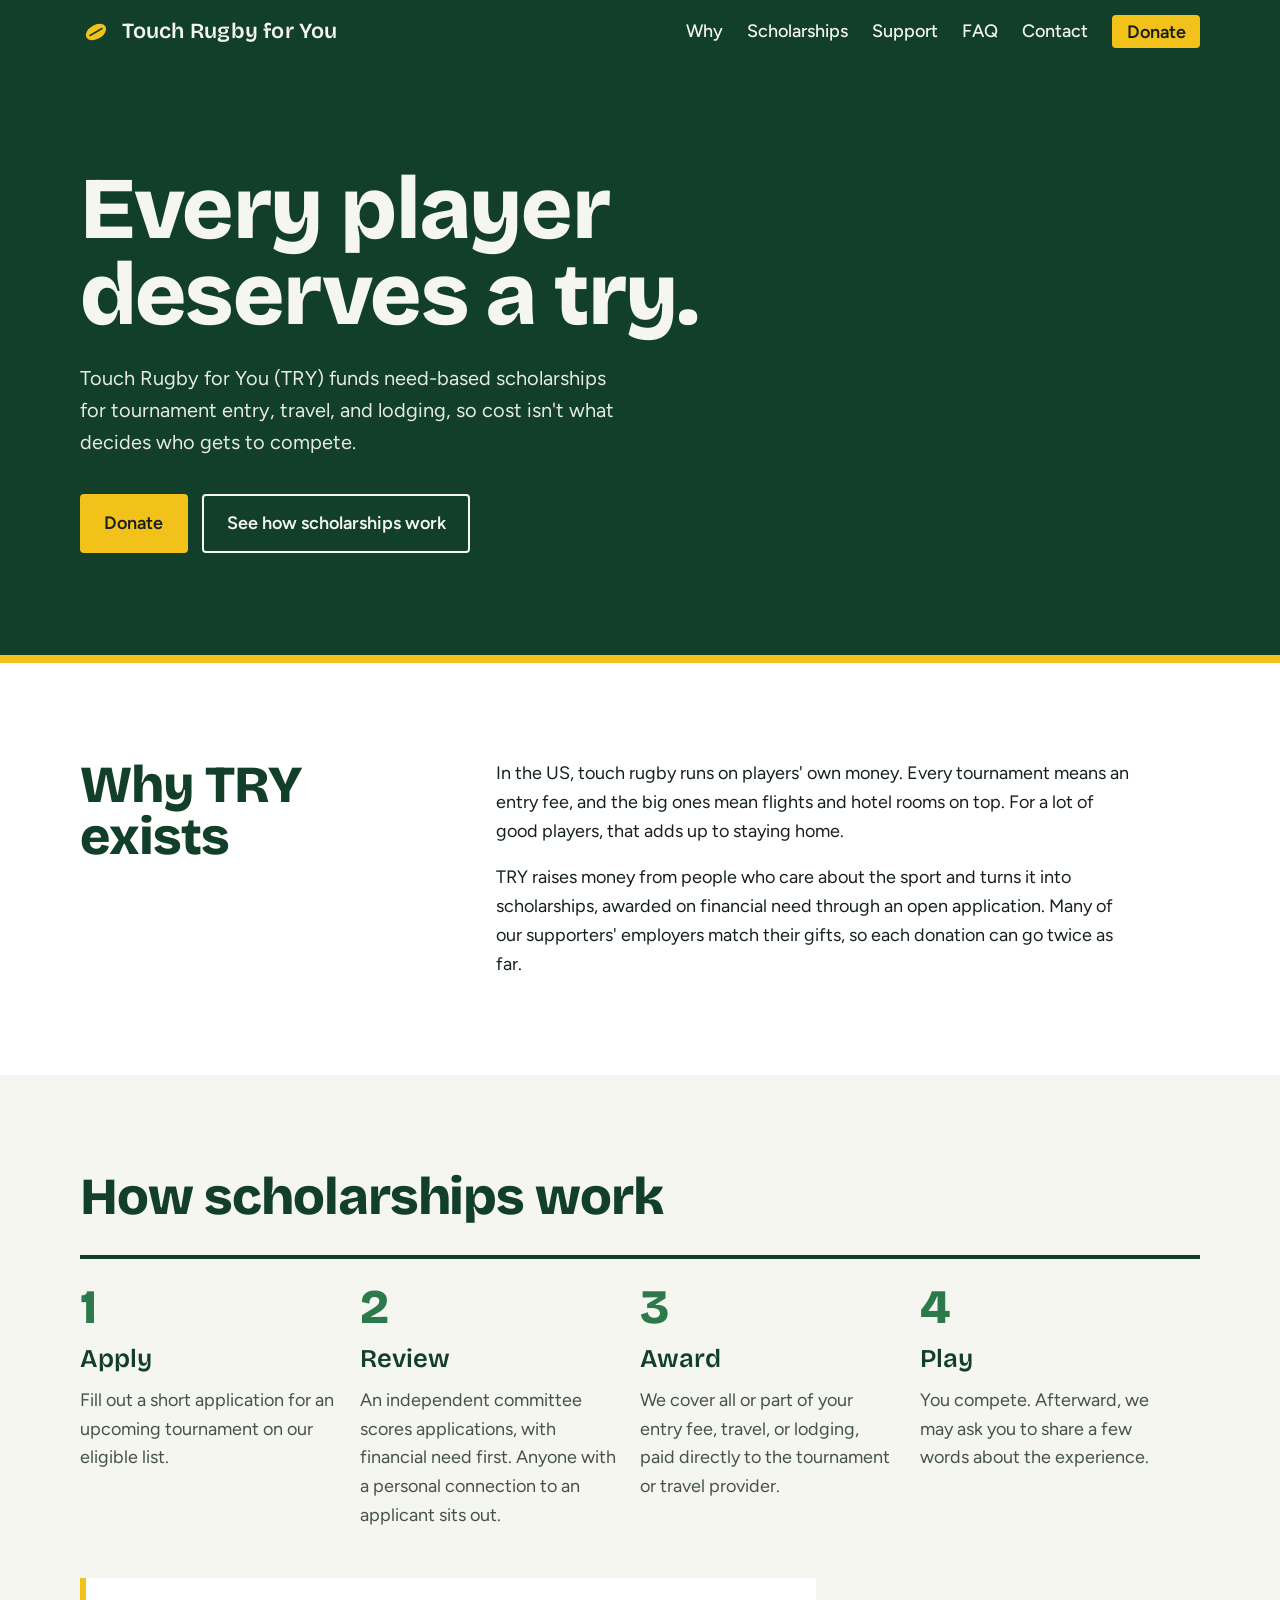
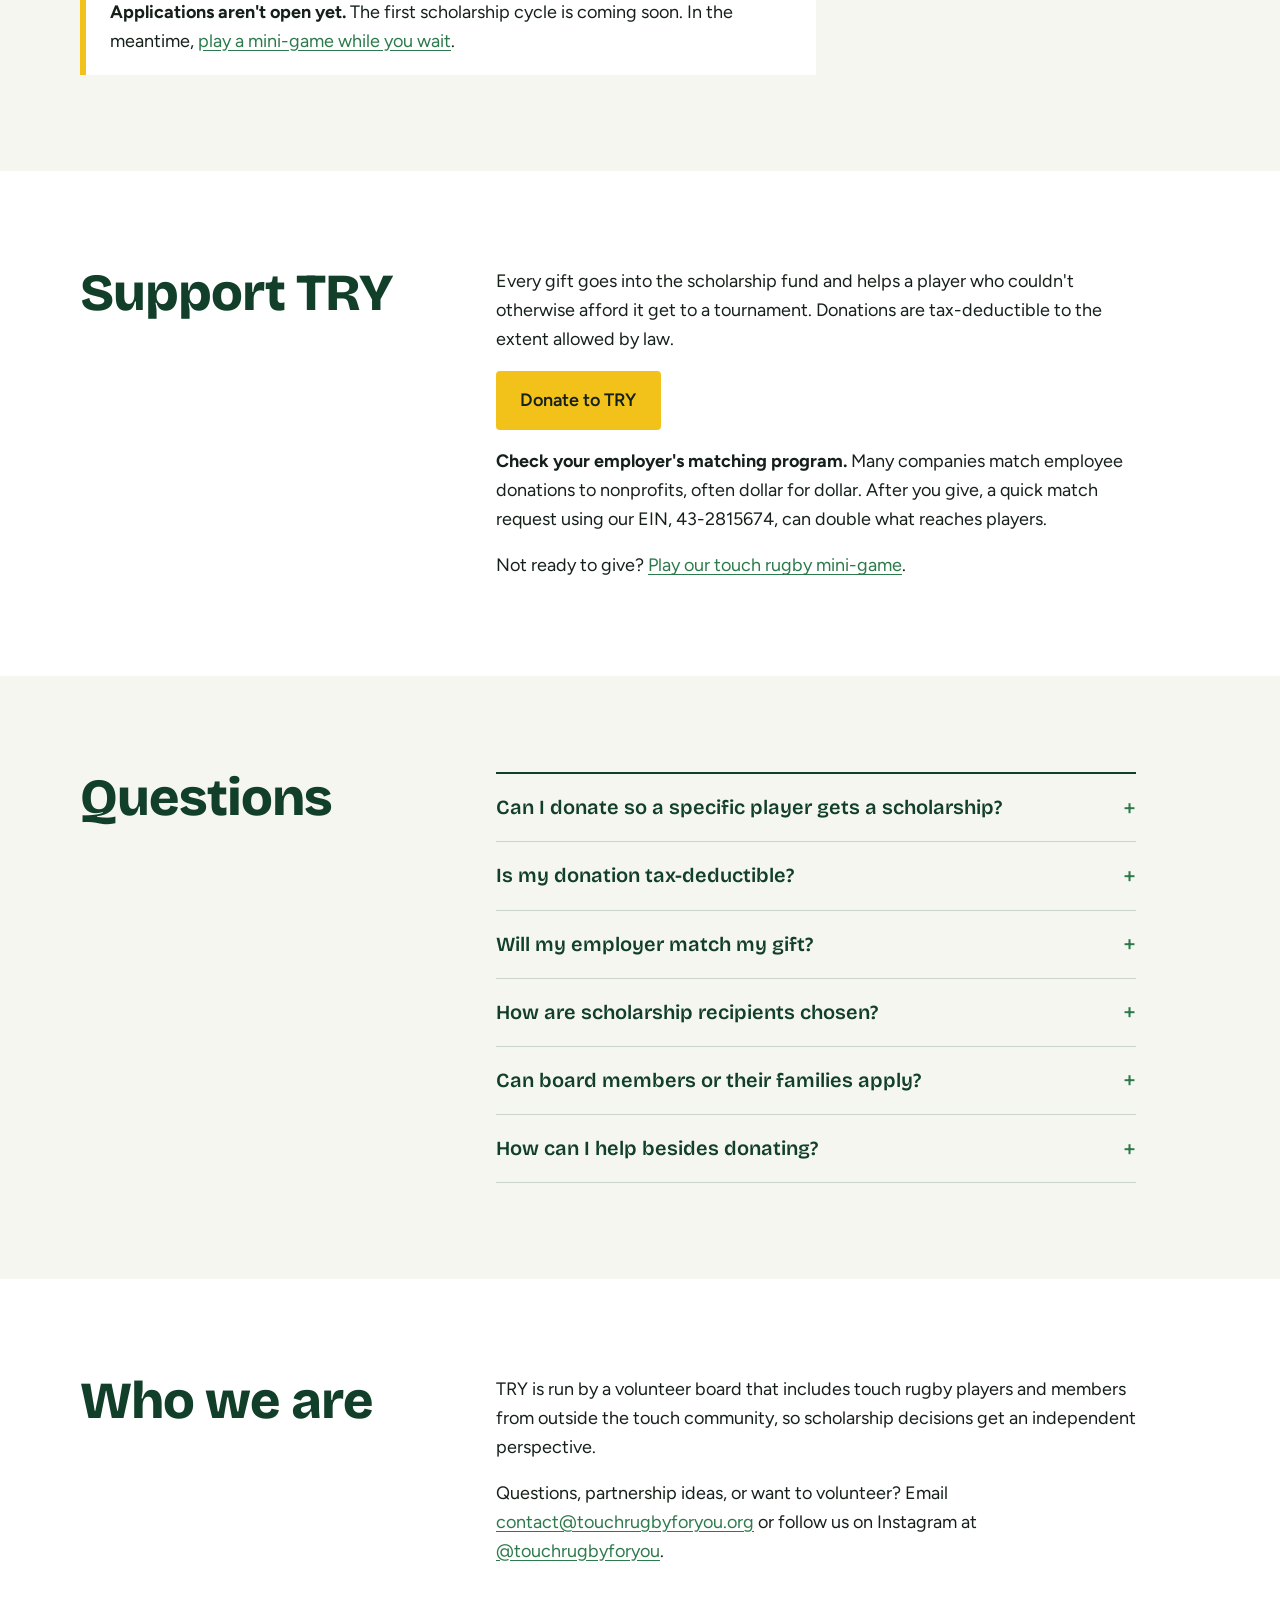
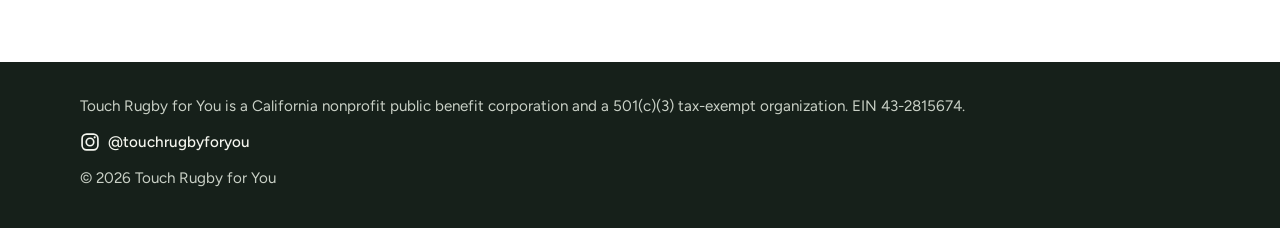
==== index.html @ 4755bb68 "Donate buttons open a site pop-up with the Givebutter form Nav, hero and Support Donate buttons open" ====
<!doctype html>
<html lang="en">
<head>
  <meta charset="utf-8">
  <meta name="viewport" content="width=device-width, initial-scale=1">
  <title>Touch Rugby for You (TRY) | Touch rugby tournament scholarships</title>
  <meta name="description" content="Touch Rugby for You (TRY) is a California nonprofit that funds need-based scholarships so touch rugby players can afford to compete in tournaments.">
  <link rel="icon" href="favicon.svg" type="image/svg+xml">
  <link rel="canonical" href="https://touchrugbyforyou.org/">
  <meta name="theme-color" content="#123F2A">
  <link rel="apple-touch-icon" href="apple-touch-icon.png">
  <meta property="og:type" content="website">
  <meta property="og:site_name" content="Touch Rugby for You">
  <meta property="og:title" content="Touch Rugby for You (TRY): Every player deserves a try">
  <meta property="og:description" content="Touch Rugby for You (TRY) is a California nonprofit that funds need-based scholarships so touch rugby players can afford to compete in tournaments.">
  <meta property="og:url" content="https://touchrugbyforyou.org/">
  <meta property="og:image" content="https://touchrugbyforyou.org/og-image.png">
  <meta property="og:image:width" content="1200">
  <meta property="og:image:height" content="630">
  <meta property="og:image:alt" content="Every player deserves a try. Need-based tournament scholarships for touch rugby players.">
  <meta name="twitter:card" content="summary_large_image">
  <script type="application/ld+json">
{
  "@context": "https://schema.org",
  "@graph": [
    {
      "@type": "NGO",
      "@id": "https://touchrugbyforyou.org/#org",
      "name": "Touch Rugby for You",
      "alternateName": "TRY",
      "url": "https://touchrugbyforyou.org/",
      "logo": "https://touchrugbyforyou.org/apple-touch-icon.png",
      "description": "A California nonprofit public benefit corporation that funds need-based tournament scholarships for touch rugby players.",
      "email": "contact@touchrugbyforyou.org",
      "taxID": "43-2815674",
      "nonprofitStatus": "Nonprofit501c3",
      "sameAs": [
        "https://www.instagram.com/touchrugbyforyou/"
      ],
      "address": {
        "@type": "PostalAddress",
        "addressRegion": "CA",
        "addressCountry": "US"
      }
    },
    {
      "@type": "WebSite",
      "@id": "https://touchrugbyforyou.org/#site",
      "url": "https://touchrugbyforyou.org/",
      "name": "Touch Rugby for You",
      "publisher": {
        "@id": "https://touchrugbyforyou.org/#org"
      }
    },
    {
      "@type": "FAQPage",
      "@id": "https://touchrugbyforyou.org/#faq",
      "mainEntity": [
        {
          "@type": "Question",
          "name": "Can I donate so a specific player gets a scholarship?",
          "acceptedAnswer": {
            "@type": "Answer",
            "text": "No. To keep TRY fair and keep gifts tax-deductible, donors can't choose who receives a scholarship. Every scholarship is decided by our independent review committee based on financial need."
          }
        },
        {
          "@type": "Question",
          "name": "Is my donation tax-deductible?",
          "acceptedAnswer": {
            "@type": "Answer",
            "text": "Yes. TRY is a 501(c)(3) tax-exempt organization (EIN 43-2815674), so donations are tax-deductible to the extent allowed by law. You'll get a receipt for every gift."
          }
        },
        {
          "@type": "Question",
          "name": "Will my employer match my gift?",
          "acceptedAnswer": {
            "@type": "Answer",
            "text": "Many employers match donations to 501(c)(3) nonprofits, often dollar for dollar. Check your company's giving portal or ask HR. After you donate, submit a match request using our EIN, 43-2815674."
          }
        },
        {
          "@type": "Question",
          "name": "How are scholarship recipients chosen?",
          "acceptedAnswer": {
            "@type": "Answer",
            "text": "An independent committee of people who don't play touch rugby scores every application, with financial need weighed first. If a committee member has a personal connection to an applicant for any reason, they sit out that decision."
          }
        },
        {
          "@type": "Question",
          "name": "Can board members or their families apply?",
          "acceptedAnswer": {
            "@type": "Answer",
            "text": "No. To avoid any conflict of interest, TRY board members and their immediate families aren't eligible for scholarships."
          }
        },
        {
          "@type": "Question",
          "name": "How can I help besides donating?",
          "acceptedAnswer": {
            "@type": "Answer",
            "text": "We're looking for volunteers, tournament partners, and people who can spread the word. Email contact@touchrugbyforyou.org."
          }
        }
      ]
    }
  ]
}
  </script>
  <link rel="preload" href="fonts/bricolage-grotesque.woff2" as="font" type="font/woff2" crossorigin>
  <link rel="preload" href="fonts/figtree.woff2" as="font" type="font/woff2" crossorigin>
  <link rel="stylesheet" href="styles.css?v=20261124f">
  <script async src="https://widgets.givebutter.com/latest.umd.cjs?acct=2XNsycmCePTp1ATm&amp;p=other"></script>
</head>
<body>
  <a class="skip" href="#main">Skip to content</a>

  <header class="site-header">
    <div class="wrap header-inner">
      <a class="brand" href="#top" aria-label="Touch Rugby for You, home">
        <img src="favicon.svg" alt="" width="32" height="32">
        <span>Touch Rugby for You</span>
      </a>
      <nav aria-label="Main">
        <ul>
          <li><a href="#why">Why</a></li>
          <li><a href="#scholarships">Scholarships</a></li>
          <li><a href="#support">Support</a></li>
          <li><a href="#faq">FAQ</a></li>
          <li><a href="#contact">Contact</a></li>
          <li><a class="nav-donate" href="https://givebutter.com/touch-rugby-for-you" data-gb-donate rel="noopener" data-goatcounter-click="donate-nav" data-goatcounter-title="Clicked Donate (nav)">Donate</a></li>
        </ul>
      </nav>
    </div>
  </header>

  <main id="main">
    <section class="hero" id="top">
      <div class="wrap hero-copy">
        <h1>Every player deserves a try.</h1>
        <p class="lede">Touch Rugby for You (TRY) funds need-based scholarships for tournament entry, travel, and lodging, so cost isn't what decides who gets to compete.</p>
        <div class="actions">
          <a class="btn btn-primary" href="https://givebutter.com/touch-rugby-for-you" data-gb-donate rel="noopener" data-goatcounter-click="donate-hero" data-goatcounter-title="Clicked Donate (hero)">Donate</a>
          <a class="btn btn-ghost" href="#scholarships">See how scholarships work</a>
        </div>
      </div>
    </section>

    <section class="band" id="why">
      <div class="wrap two-col">
        <h2>Why TRY exists</h2>
        <div class="prose">
          <p>In the US, touch rugby runs on players' own money. Every tournament means an entry fee, and the big ones mean flights and hotel rooms on top. For a lot of good players, that adds up to staying home.</p>
          <p>TRY raises money from people who care about the sport and turns it into scholarships, awarded on financial need through an open application. Many of our supporters' employers match their gifts, so each donation can go twice as far.</p>
        </div>
      </div>
    </section>

    <section class="band band-chalk" id="scholarships">
      <div class="wrap">
        <h2>How scholarships work</h2>
        <ol class="steps">
          <li>
            <h3>Apply</h3>
            <p>Fill out a short application for an upcoming tournament on our eligible list.</p>
          </li>
          <li>
            <h3>Review</h3>
            <p>An independent committee scores applications, with financial need first. Anyone with a personal connection to an applicant sits out.</p>
          </li>
          <li>
            <h3>Award</h3>
            <p>We cover all or part of your entry fee, travel, or lodging, paid directly to the tournament or travel provider.</p>
          </li>
          <li>
            <h3>Play</h3>
            <p>You compete. Afterward, we may ask you to share a few words about the experience.</p>
          </li>
        </ol>
        <div class="notice">
          <p><strong>Applications aren't open yet.</strong> The first scholarship cycle is coming soon. In the meantime, <button type="button" class="link-btn" data-open-game data-goatcounter-click="game-open-scholarships" data-goatcounter-title="Opened game from Scholarships">play a mini-game while you wait</button>.</p>
        </div>
      </div>
    </section>

    <section class="band" id="support">
      <div class="wrap two-col">
        <h2>Support TRY</h2>
        <div class="prose">
          <p>Every gift goes into the scholarship fund and helps a player who couldn't otherwise afford it get to a tournament. Donations are tax-deductible to the extent allowed by law.</p>
          <p><a class="btn btn-primary" href="https://givebutter.com/touch-rugby-for-you" data-gb-donate rel="noopener" data-goatcounter-click="donate-support" data-goatcounter-title="Clicked Donate (Support)">Donate to TRY</a></p>
          <p><strong>Check your employer's matching program.</strong> Many companies match employee donations to nonprofits, often dollar for dollar. After you give, a quick match request using our EIN, 43-2815674, can double what reaches players.</p>
          <p>Not ready to give? <button type="button" class="link-btn" data-open-game data-goatcounter-click="game-open-support" data-goatcounter-title="Opened game from Support">Play our touch rugby mini-game</button>.</p>
        </div>
      </div>
    </section>

    <section class="band band-chalk" id="faq">
      <div class="wrap two-col">
        <h2>Questions</h2>
        <div class="faq">
          <details>
            <summary>Can I donate so a specific player gets a scholarship?</summary>
            <p>No. To keep TRY fair and keep gifts tax-deductible, donors can't choose who receives a scholarship. Every scholarship is decided by our independent review committee based on financial need.</p>
          </details>
          <details>
            <summary>Is my donation tax-deductible?</summary>
            <p>Yes. TRY is a 501(c)(3) tax-exempt organization (EIN 43-2815674), so donations are tax-deductible to the extent allowed by law. You'll get a receipt for every gift.</p>
          </details>
          <details>
            <summary>Will my employer match my gift?</summary>
            <p>Many employers match donations to 501(c)(3) nonprofits, often dollar for dollar. Check your company's giving portal or ask HR. After you donate, submit a match request using our EIN, 43-2815674.</p>
          </details>
          <details>
            <summary>How are scholarship recipients chosen?</summary>
            <p>An independent committee of people who don't play touch rugby scores every application, with financial need weighed first. If a committee member has a personal connection to an applicant for any reason, they sit out that decision.</p>
          </details>
          <details>
            <summary>Can board members or their families apply?</summary>
            <p>No. To avoid any conflict of interest, TRY board members and their immediate families aren't eligible for scholarships.</p>
          </details>
          <details>
            <summary>How can I help besides donating?</summary>
            <p>We're looking for volunteers, tournament partners, and people who can spread the word. Email <a href="mailto:contact@touchrugbyforyou.org" data-goatcounter-click="email-click-faq" data-goatcounter-title="Clicked email (FAQ)">contact@touchrugbyforyou.org</a>.</p>
          </details>
        </div>
      </div>
    </section>

    <section class="band" id="contact">
      <div class="wrap two-col">
        <h2>Who we are</h2>
        <div class="prose">
          <p>TRY is run by a volunteer board that includes touch rugby players and members from outside the touch community, so scholarship decisions get an independent perspective.</p>
          <p>Questions, partnership ideas, or want to volunteer? Email <a href="mailto:contact@touchrugbyforyou.org" data-goatcounter-click="email-click" data-goatcounter-title="Clicked email">contact@touchrugbyforyou.org</a> or follow us on Instagram at <a href="https://www.instagram.com/touchrugbyforyou/" rel="noopener" data-goatcounter-click="instagram-click" data-goatcounter-title="Clicked Instagram">@touchrugbyforyou</a>.</p>
        </div>
      </div>
    </section>
  </main>

  <footer class="site-footer">
    <div class="wrap">
      <p>Touch Rugby for You is a California nonprofit public benefit corporation and a 501(c)(3) tax-exempt organization. EIN 43-2815674.</p>
      <p class="social"><a href="https://www.instagram.com/touchrugbyforyou/" rel="noopener" data-goatcounter-click="instagram-click-footer" data-goatcounter-title="Clicked Instagram (footer)" aria-label="Touch Rugby for You on Instagram"><svg viewBox="0 0 24 24" width="20" height="20" aria-hidden="true"><rect x="2.5" y="2.5" width="19" height="19" rx="5.5" fill="none" stroke="currentColor" stroke-width="2"/><circle cx="12" cy="12" r="4.5" fill="none" stroke="currentColor" stroke-width="2"/><circle cx="17.6" cy="6.4" r="1.3" fill="currentColor"/></svg><span>@touchrugbyforyou</span></a></p>
      <p>&copy; 2026 Touch Rugby for You</p>
    </div>
  </footer>
  <dialog id="game-dialog" class="game-dialog" aria-labelledby="game-title">
    <button type="button" class="game-close" data-close-game aria-label="Close game">&times;</button>
    <h2 id="game-title">Can you score a try?</h2>
    <p class="game-intro">Beat the defence with a scoop play. Every try adds more defenders.</p>
    <ol class="game-rules">
      <li>Run the ball up. Wherever you’re touched, you dump it and the defence drops back 7&nbsp;m.</li>
      <li>Scoop it with your half, then run or pass. Passes go to your best-placed teammate, never forward.</li>
      <li>The half can’t score, and if the half is touched holding the ball, it’s a changeover. Anyone else who’s touched dumps it again, up to six touches.</li>
    </ol>
    <p class="game-controls"><strong>Controls:</strong> W A S D to move. Space to start and to pass (or click the pitch).</p>
    <p class="game-tally" id="try-game-tally" hidden></p>
        <div class="game">
          <p class="rotate-hint">Turn your phone sideways for a bigger pitch.</p>
          <div class="game-stage">
            <canvas id="try-game" width="700" height="500" tabindex="0" aria-label="Touch rugby scoop game. Use W A S D to run the ball up until you are touched, then scoop the ball with the half, press Space to pass, and reach the try line on the right."></canvas>
            <div class="touch-controls" aria-hidden="true">
              <div class="stick" id="try-stick"><div class="stick-knob"></div></div>
              <button type="button" class="pass-touch" id="try-pass-touch" tabindex="-1">Pass</button>
            </div>
          </div>
          <div class="game-bar">
            <p id="try-game-status" role="status">Level 1 of 4: One middle.</p>
            <span class="game-actions">
              <button id="try-game-pass" class="btn btn-ghost desk-only" type="button" hidden>Pass</button>
              <button id="try-game-full" class="btn btn-ghost" type="button">Full screen</button>
              <button id="try-game-start" class="btn btn-primary" type="button">Start</button>
            </span>
          </div>
        </div>
  </dialog>
  <dialog id="donate-dialog" class="donate-dialog" aria-labelledby="donate-title">
    <button type="button" class="game-close" data-close-donate aria-label="Close">&times;</button>
    <h2 id="donate-title">Support TRY</h2>
    <p class="donate-intro">Every gift goes into the scholarship fund. TRY is a 501(c)(3), <span style="white-space:nowrap">EIN 43-2815674</span>.</p>
    <div class="donate-form"><givebutter-widget id="j2Oxr8"></givebutter-widget></div>
    <p class="donate-alt">Form not loading? <a href="https://givebutter.com/touch-rugby-for-you" rel="noopener" data-goatcounter-click="donate-dialog-link" data-goatcounter-title="Donate dialog fallback link">Donate on Givebutter</a>.</p>
  </dialog>
  <script>
    // Donate buttons open the donation pop-up; without dialog support they go to the Givebutter page.
    (function () {
      var dlg = document.getElementById('donate-dialog');
      if (!dlg || typeof dlg.showModal !== 'function') return;
      document.addEventListener('click', function (e) {
        var link = e.target.closest && e.target.closest('[data-gb-donate]');
        if (link) { e.preventDefault(); dlg.showModal(); }
      });
      dlg.querySelector('[data-close-donate]').addEventListener('click', function () { dlg.close(); });
      dlg.addEventListener('click', function (e) { if (e.target === dlg) dlg.close(); });
    })();
  </script>
  <script src="game.js?v=20261124f"></script>
  <script data-goatcounter="https://touchrugbyforyou.goatcounter.com/count" async src="https://gc.zgo.at/count.js"></script>
</body>
</html>
---- styles.css ----
/* Fonts (self-hosted, both under the SIL Open Font License; see fonts/) */
@font-face {
  font-family: "Bricolage Grotesque";
  src: url("fonts/bricolage-grotesque.woff2") format("woff2");
  font-weight: 200 800;
  font-stretch: 75% 100%;
  font-display: swap;
}
@font-face {
  font-family: "Figtree";
  src: url("fonts/figtree.woff2") format("woff2");
  font-weight: 300 900;
  font-display: swap;
}

:root {
  --pitch: #123F2A;
  --turf: #2C7A4B;
  --chalk: #F5F6EF;
  --bib: #F2C21B;
  --ink: #16201A;
  --muted: #45524A;
  --display: "Bricolage Grotesque", "Helvetica Neue", Arial, sans-serif;
  --body: "Figtree", "Helvetica Neue", Arial, sans-serif;
}

*, *::before, *::after { box-sizing: border-box; }

[hidden] { display: none !important; }

html { scroll-behavior: smooth; }
@media (prefers-reduced-motion: reduce) { html { scroll-behavior: auto; } }

body {
  margin: 0;
  background: #fff;
  color: var(--ink);
  font-family: var(--body);
  font-size: 1.125rem;
  line-height: 1.6;
}

img { display: block; }

a { color: var(--turf); text-underline-offset: 3px; }
a:hover { color: var(--pitch); }

:focus-visible {
  outline: 3px solid var(--bib);
  outline-offset: 3px;
  border-radius: 2px;
}

.skip {
  position: absolute;
  left: -999px;
  top: 0;
  padding: .5rem 1rem;
  background: var(--bib);
  color: var(--ink);
  z-index: 10;
}
.skip:focus { left: 1rem; top: 1rem; }

.wrap {
  width: min(1120px, 100% - 2.5rem);
  margin-inline: auto;
}

/* Header */
.site-header {
  background: var(--pitch);
  color: var(--chalk);
}
.header-inner {
  display: flex;
  align-items: center;
  justify-content: space-between;
  gap: 1rem;
  padding-block: .9rem;
  flex-wrap: wrap;
}
.brand {
  display: flex;
  align-items: center;
  gap: .6rem;
  color: var(--chalk);
  text-decoration: none;
  font-family: var(--display);
  font-weight: 600;
  font-size: 1.35rem;
  letter-spacing: .01em;
}
.site-header ul {
  display: flex;
  gap: 1.5rem;
  list-style: none;
  margin: 0;
  padding: 0;
}
.site-header nav a {
  color: var(--chalk);
  text-decoration: none;
  font-weight: 500;
}
.site-header nav a:hover { color: var(--bib); }

.site-header nav a.nav-donate {
  background: var(--bib);
  color: var(--ink);
  padding: .35rem .9rem;
  border-radius: 4px;
  font-weight: 600;
}
.site-header nav a.nav-donate:hover { background: #ffd43d; color: var(--ink); }
.site-header ul { align-items: center; }

/* Donation pop-up: our dialog, Givebutter's form inside */
.donate-dialog {
  width: min(560px, 100% - 1.5rem);
  max-height: calc(100% - 1.5rem);
  overflow: auto;
  padding: 2rem 1.5rem 1.5rem;
  border: 0;
  border-top: 8px solid var(--bib);
  border-radius: 8px;
  background: #fff;
  color: var(--ink);
}
.donate-dialog::backdrop { background: rgba(22, 32, 26, .7); }
.donate-dialog h2 {
  font-family: var(--display);
  font-weight: 800;
  letter-spacing: -.02em;
  font-size: 2.25rem;
  line-height: 1;
  color: var(--pitch);
  margin: 0 0 .5rem;
}
.donate-dialog .game-close { color: var(--pitch); }
.donate-intro { margin: 0 0 1.25rem; color: var(--muted); font-size: 1rem; }
.donate-form { min-height: 12rem; }
.donate-alt { margin: 1rem 0 0; font-size: .95rem; color: var(--muted); }

/* Hero: the field */
.hero {
  position: relative;
  overflow: hidden;
  background: var(--pitch);
  color: var(--chalk);
  min-height: min(70vh, 600px);
  border-bottom: 8px solid var(--bib);
  display: flex;
  align-items: center;
}
.hero-copy {
  position: relative;
  z-index: 1;
  padding-block: 5rem;
}
@media (max-width: 860px) {
  }
.hero h1 {
  font-family: var(--display);
  font-weight: 800;
  font-size: clamp(2.75rem, 7vw, 5.5rem);
  line-height: .98;
  letter-spacing: -.02em;
  max-width: 13ch;
  margin: 0 0 1.5rem;
}
.lede {
  max-width: 34rem;
  font-size: 1.25rem;
  margin: 0 0 2.25rem;
  color: #E6EADF;
}
.actions {
  display: flex;
  flex-wrap: wrap;
  gap: .9rem;
}

/* Buttons */
.btn {
  display: inline-block;
  padding: .8rem 1.4rem;
  border-radius: 4px;
  font-weight: 600;
  text-decoration: none;
  border: 2px solid transparent;
  transition: background-color .15s ease, color .15s ease;
}
.btn-primary {
  background: var(--bib);
  color: var(--ink);
}
.btn-primary:hover { background: #ffd43d; color: var(--ink); }
.btn-ghost {
  border-color: var(--chalk);
  background: transparent;
  color: var(--chalk);
}
@media (hover: hover) {
  .btn-ghost:hover { background: var(--chalk); color: var(--pitch); }
}

/* Content bands */
.band { padding-block: clamp(3.5rem, 8vw, 6rem); }
.band-chalk { background: var(--chalk); }

.band h2 {
  font-family: var(--display);
  font-weight: 800;
  letter-spacing: -.02em;
  font-size: clamp(2.25rem, 4.5vw, 3.25rem);
  line-height: 1;
  color: var(--pitch);
  margin: 0 0 1.5rem;
}

.two-col {
  display: grid;
  grid-template-columns: minmax(0, 1fr) minmax(0, 2fr);
  gap: 2rem 4rem;
  align-items: start;
}
.prose { max-width: 40rem; }
.prose p { margin: 0 0 1.1rem; }
.prose p:last-child { margin-bottom: 0; }
.prose .note { font-size: 1rem; color: var(--muted); }

/* Steps: a real sequence, so numbered */
.steps {
  list-style: none;
  counter-reset: step;
  margin: 2rem 0 0;
  padding: 0;
  display: grid;
  grid-template-columns: repeat(4, minmax(0, 1fr));
  border-top: 4px solid var(--pitch);
}
.steps li {
  counter-increment: step;
  padding: 1.5rem 1.5rem 0 0;
  position: relative;
}
.steps li::before {
  content: counter(step);
  display: block;
  font-family: var(--display);
  font-weight: 800;
  font-size: 3rem;
  line-height: 1;
  color: var(--turf);
  margin-bottom: .5rem;
}
.steps h3 {
  font-family: var(--display);
  font-weight: 600;
  font-size: 1.6rem;
  margin: 0 0 .4rem;
  color: var(--pitch);
}
.steps p { margin: 0; color: var(--muted); }

.notice {
  margin-top: 3rem;
  padding: 1.25rem 1.5rem;
  background: #fff;
  border-left: 6px solid var(--bib);
  max-width: 46rem;
}
.notice p { margin: 0; }

.game-dialog {
  width: min(760px, 100% - 1.5rem);
  max-height: calc(100% - 1.5rem);
  overflow: auto;
  padding: 2rem 1.75rem 1.75rem;
  border: 0;
  border-radius: 8px;
  background: var(--pitch);
  color: var(--chalk);
}
.game-dialog::backdrop { background: rgba(22, 32, 26, .7); }
.game-dialog h2 {
  font-family: var(--display);
  font-weight: 800;
  font-size: clamp(2rem, 4vw, 2.75rem);
  line-height: 1;
  margin: 0 0 .75rem;
}
.game-close {
  position: absolute;
  top: .5rem;
  right: .75rem;
  border: 0;
  background: none;
  color: var(--chalk);
  font-size: 2rem;
  line-height: 1;
  cursor: pointer;
  padding: .25rem .5rem;
}
.link-btn {
  border: 0;
  padding: 0;
  background: none;
  color: var(--turf);
  font: inherit;
  text-decoration: underline;
  text-underline-offset: 3px;
  cursor: pointer;
}
.link-btn:hover { color: var(--pitch); }
button.btn { font: inherit; font-weight: 600; cursor: pointer; }
.game-intro { max-width: 40rem; margin: 0 0 .75rem; color: #E6EADF; }
.game-rules {
  max-width: 40rem;
  margin: 0 0 .75rem;
  padding-left: 1.4rem;
  color: #E6EADF;
  font-size: 1rem;
}
.game-rules li { margin-bottom: .3rem; }
.game-controls { max-width: 40rem; margin: 0 0 1.25rem; font-size: 1rem; color: #E6EADF; }
.game-tally { margin: -.75rem 0 1.25rem; font-size: 1rem; font-weight: 600; color: var(--bib); }
@media (hover: none) and (pointer: coarse) {
  .game-controls, .desk-only { display: none !important; }
}
.game { max-width: 700px; }
.game-stage { position: relative; }
#try-game {
  display: block;
  width: min(100%, calc((100vh - 33rem) * 1.4));   /* keep the whole dialog on screen */
  height: auto;
  margin-inline: auto;
  border-radius: 6px;
  touch-action: none;
}
#try-game:focus { outline: none; }
.game-bar {
  display: flex;
  align-items: center;
  justify-content: space-between;
  gap: 1rem;
  flex-wrap: wrap;
  margin-top: 1rem;
}
.game-bar p { margin: 0; min-height: 1.6em; flex: 1 1 16rem; }
.game-actions { display: flex; gap: .6rem; }
.game-bar button { font: inherit; font-weight: 600; cursor: pointer; }

/* Phone controls: a joystick on the left, a pass button on the right */
.touch-controls { display: none; }
@media (hover: none) and (pointer: coarse) {
  .touch-controls {
    display: flex;
    justify-content: space-between;
    align-items: center;
    margin-top: 1rem;
    user-select: none;
    -webkit-user-select: none;
  }
}
.stick {
  position: relative;
  width: 120px;
  height: 120px;
  border-radius: 50%;
  background: rgba(245, 246, 239, .12);
  border: 2px solid rgba(245, 246, 239, .35);
  touch-action: none;
}
.stick-knob {
  position: absolute;
  left: 50%;
  top: 50%;
  width: 52px;
  height: 52px;
  margin: -26px 0 0 -26px;
  border-radius: 50%;
  background: var(--chalk);
  opacity: .85;
  pointer-events: none;
}
.pass-touch {
  width: 92px;
  height: 92px;
  border-radius: 50%;
  border: 0;
  background: var(--bib);
  color: var(--ink);
  font: 600 1.15rem var(--body);
  touch-action: none;
}
.pass-touch:active { background: #ffd43d; }

/* Full screen: the game fills the screen, controls float in the space beside the pitch */
.game-dialog.is-full {
  width: 100vw;
  height: 100vh;
  height: 100dvh;
  max-width: none;
  max-height: none;
  margin: 0;
  padding: .75rem;
  border-radius: 0;
}
.game-dialog.is-full[open] { display: flex; flex-direction: column; }
.game-dialog.is-full h2,
.game-dialog.is-full .game-intro,
.game-dialog.is-full .game-rules,
.game-dialog.is-full .game-controls,
.game-dialog.is-full .game-tally { display: none; }
.game-dialog.is-full .game {
  max-width: none;
  flex: 1;
  min-height: 0;
  display: flex;
  flex-direction: column;
}
.game-dialog.is-full .game-stage { flex: 1; min-height: 0; }
.game-dialog.is-full #try-game { width: 100%; height: 100%; object-fit: contain; }
@media (max-height: 640px), (max-width: 600px) {
  #try-game { width: 100%; }
}
.game-dialog.is-full .game-bar { margin-top: .5rem; padding-right: 2.5rem; }
.game-dialog.is-full .touch-controls {
  position: absolute;
  left: 0;
  right: 0;
  bottom: 0;
  margin: 0;
  padding: 0 .25rem .25rem;
  align-items: flex-end;
  pointer-events: none;
}
.rotate-hint { display: none; }
@media (orientation: portrait) and (pointer: coarse) {
  .game-dialog.is-full .rotate-hint {
    display: block;
    margin: 0 0 .5rem;
    font-size: .95rem;
    color: #E6EADF;
  }
}
.game-dialog.is-full .stick,
.game-dialog.is-full .pass-touch { pointer-events: auto; opacity: .9; }

/* FAQ */
.faq { max-width: 40rem; border-top: 2px solid var(--pitch); }
.faq details { border-bottom: 1px solid #CCD3C8; }
.faq summary {
  display: flex;
  justify-content: space-between;
  align-items: center;
  gap: 1rem;
  padding: 1.1rem 0;
  font-family: var(--display);
  font-weight: 600;
  font-size: 1.25rem;
  line-height: 1.25;
  color: var(--pitch);
  cursor: pointer;
  list-style: none;
}
.faq summary::-webkit-details-marker { display: none; }
.faq summary::after {
  content: "+";
  flex: none;
  font-size: 1.6rem;
  font-weight: 400;
  color: var(--turf);
  transition: transform .15s ease;
}
.faq details[open] summary::after { transform: rotate(45deg); }
.faq details p { margin: 0 0 1.25rem; color: var(--muted); }

/* Footer */
.site-footer {
  background: var(--ink);
  color: #C9D0C6;
  font-size: .95rem;
  padding-block: 2rem;
}
.site-footer p { margin: 0 0 .35rem; }
.social a {
  display: inline-flex;
  align-items: center;
  gap: .5rem;
  color: var(--chalk);
  text-decoration: none;
  font-weight: 500;
  margin-block: .4rem;
}
.social a:hover { color: var(--bib); }

/* Small screens */
@media (max-width: 860px) {
  .two-col { grid-template-columns: 1fr; }
  .steps { grid-template-columns: repeat(2, minmax(0, 1fr)); row-gap: 2rem; }
}
@media (max-width: 520px) {
  body { font-size: 1.0625rem; }
  .site-header ul { gap: .5rem 1rem; font-size: .95rem; flex-wrap: wrap; }
  .steps { grid-template-columns: 1fr; }
  .hero-copy { padding-block: 3.5rem; }
}
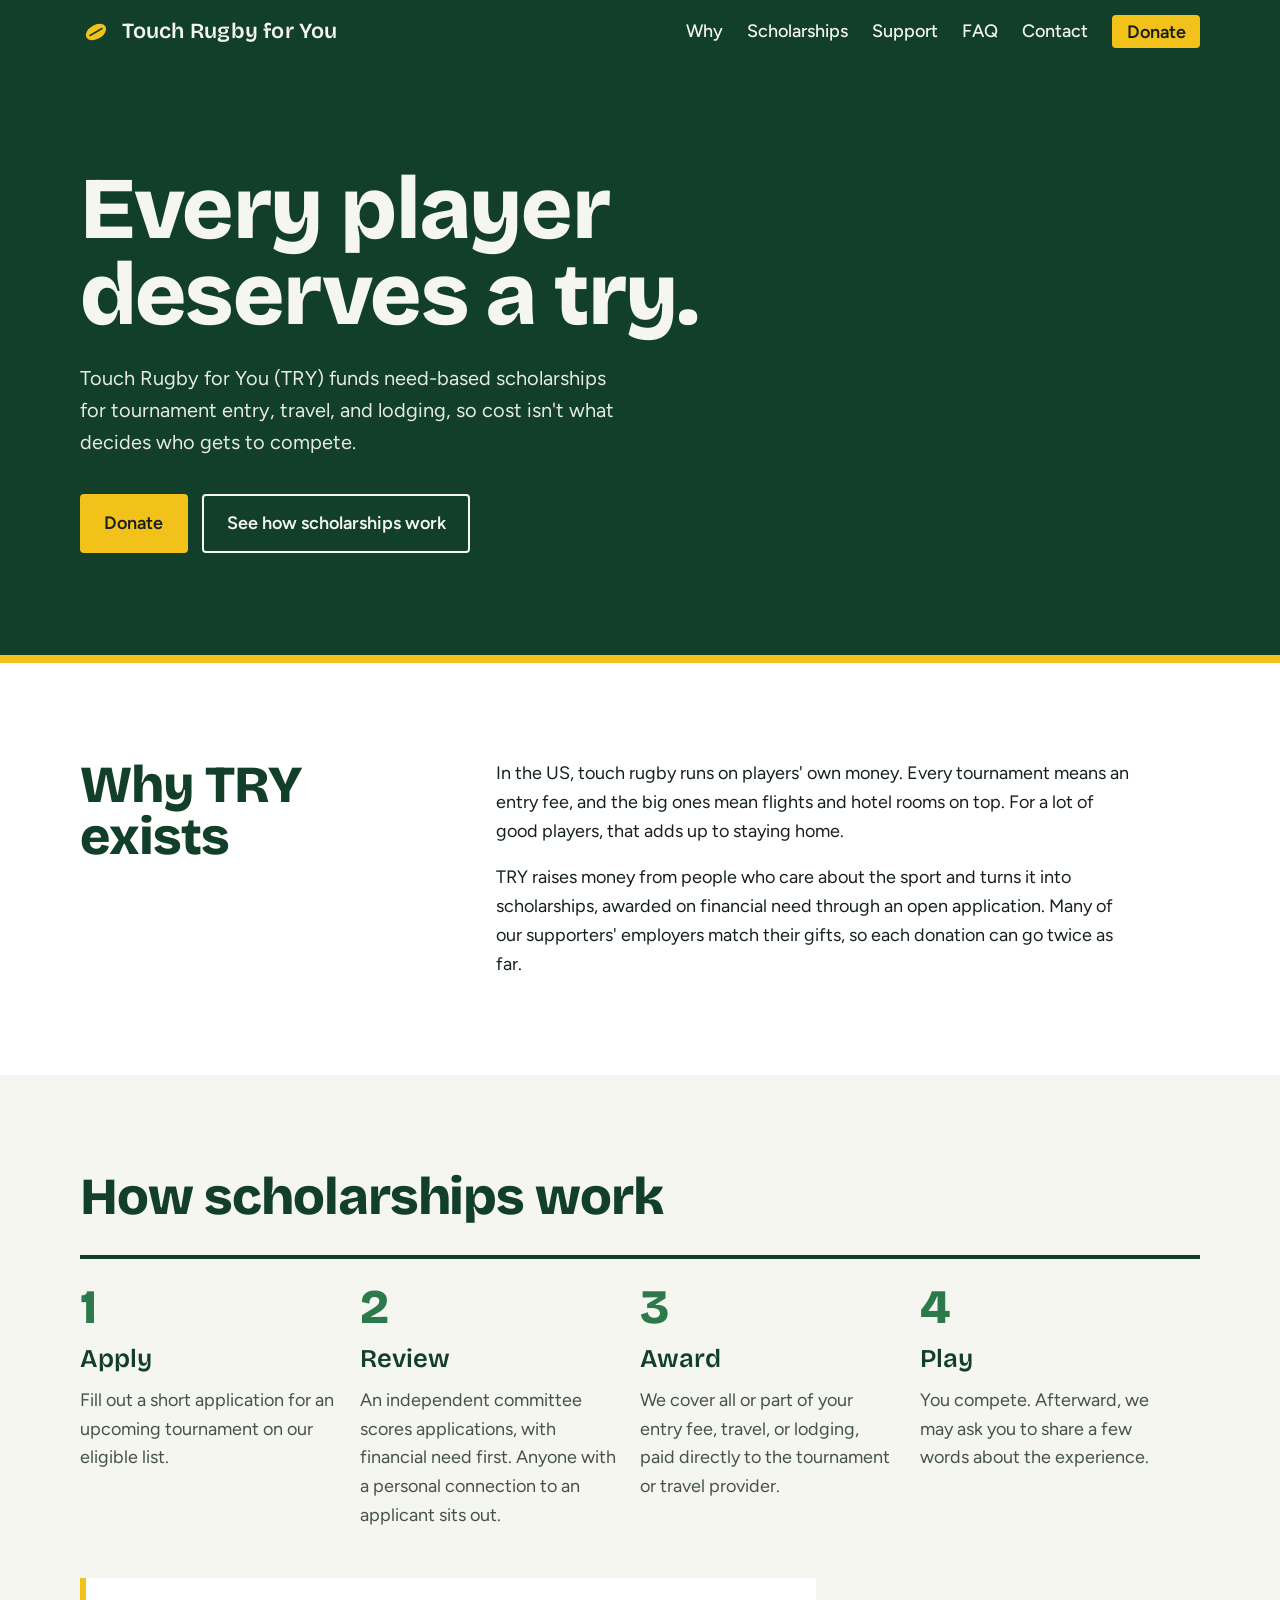
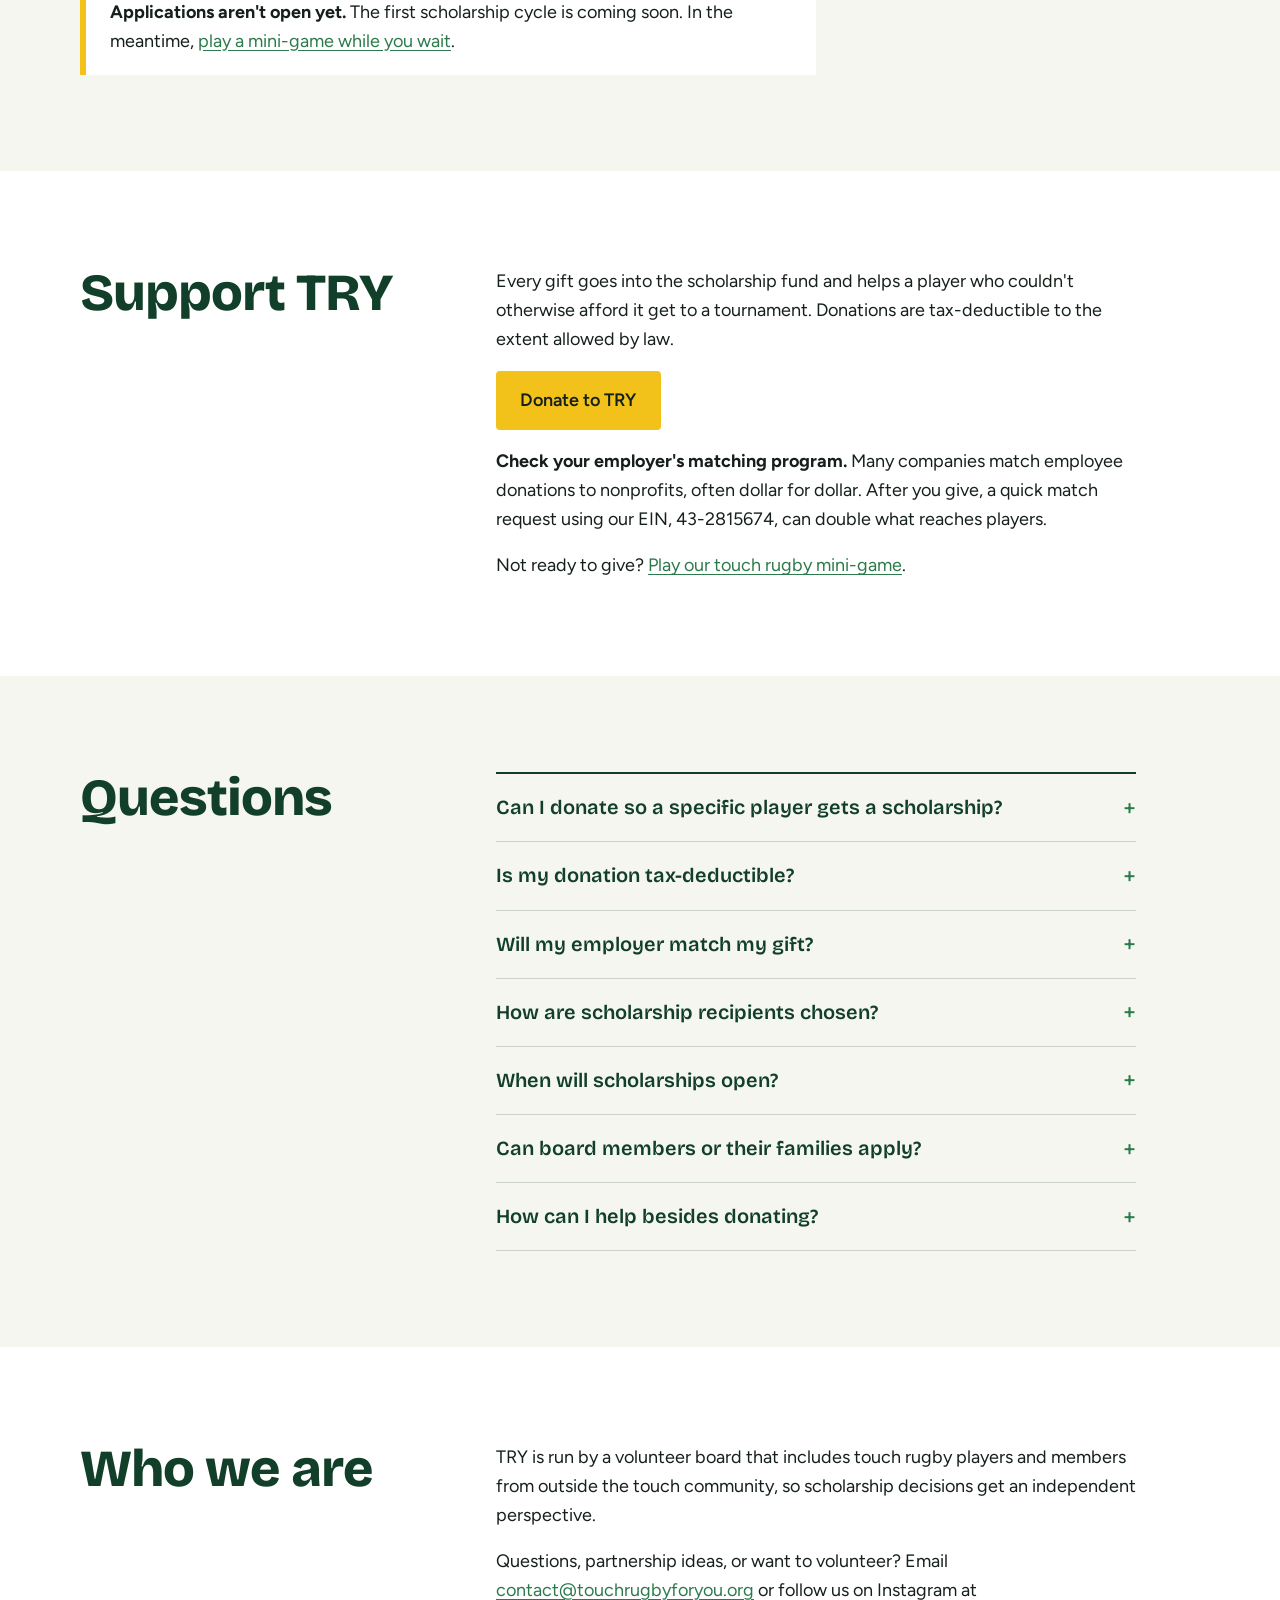
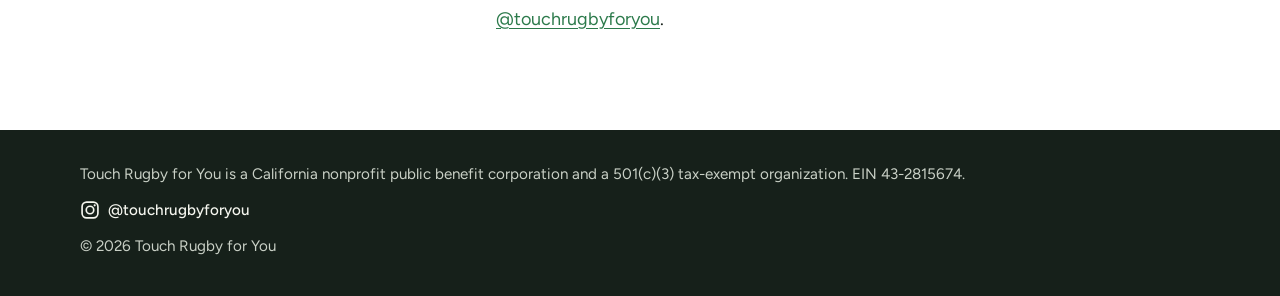
==== commit a20a3f81: "FAQ: officers have no role in selection; add scholarship timing Co-Authored-By: Claude Opus 5.5 <nor" ====
--- a/index.html
+++ b/index.html
@@ -85,7 +85,15 @@
           "name": "How are scholarship recipients chosen?",
           "acceptedAnswer": {
             "@type": "Answer",
-            "text": "An independent committee of people who don't play touch rugby scores every application, with financial need weighed first. If a committee member has a personal connection to an applicant for any reason, they sit out that decision."
+            "text": "An independent committee of people who don't play touch rugby scores every application, with financial need weighed first. If a committee member has a personal connection to an applicant for any reason, they sit out that decision. TRY's officers (our CEO, CFO, and Secretary) never see applications and have no part in selecting recipients."
+          }
+        },
+        {
+          "@type": "Question",
+          "name": "When will scholarships open?",
+          "acceptedAnswer": {
+            "@type": "Answer",
+            "text": "We're raising money first. Once we know how much is in the scholarship fund, we'll choose our first tournament: either the 2027 USA Touch Nationals or the 2028 Touch World Cup. We'll announce the application window here and on Instagram at @touchrugbyforyou."
           }
         },
         {
@@ -111,7 +119,7 @@
   </script>
   <link rel="preload" href="fonts/bricolage-grotesque.woff2" as="font" type="font/woff2" crossorigin>
   <link rel="preload" href="fonts/figtree.woff2" as="font" type="font/woff2" crossorigin>
-  <link rel="stylesheet" href="styles.css?v=20261124f">
+  <link rel="stylesheet" href="styles.css?v=20261124g">
   <script async src="https://widgets.givebutter.com/latest.umd.cjs?acct=2XNsycmCePTp1ATm&amp;p=other"></script>
 </head>
 <body>
@@ -215,7 +223,11 @@
           </details>
           <details>
             <summary>How are scholarship recipients chosen?</summary>
-            <p>An independent committee of people who don't play touch rugby scores every application, with financial need weighed first. If a committee member has a personal connection to an applicant for any reason, they sit out that decision.</p>
+            <p>An independent committee of people who don't play touch rugby scores every application, with financial need weighed first. If a committee member has a personal connection to an applicant for any reason, they sit out that decision. TRY's officers (our CEO, CFO, and Secretary) never see applications and have no part in selecting recipients.</p>
+          </details>
+          <details>
+            <summary>When will scholarships open?</summary>
+            <p>We're raising money first. Once we know how much is in the scholarship fund, we'll choose our first tournament: either the 2027 USA Touch Nationals or the 2028 Touch World Cup. We'll announce the application window here and on Instagram at <a href="https://www.instagram.com/touchrugbyforyou/" rel="noopener">@touchrugbyforyou</a>.</p>
           </details>
           <details>
             <summary>Can board members or their families apply?</summary>
@@ -282,6 +294,7 @@
     <h2 id="donate-title">Support TRY</h2>
     <p class="donate-intro">Every gift goes into the scholarship fund. TRY is a 501(c)(3), <span style="white-space:nowrap">EIN 43-2815674</span>.</p>
     <div class="donate-form"><givebutter-widget id="j2Oxr8"></givebutter-widget></div>
+    <p class="donate-other"><strong>Prefer to give by check or bank transfer (ACH)?</strong><br>Email <a href="mailto:contact@touchrugbyforyou.org?subject=Donating%20by%20check%20or%20ACH" data-goatcounter-click="donate-check-ach" data-goatcounter-title="Asked about check/ACH donation">contact@touchrugbyforyou.org</a> and we'll send you the details.</p>
     <p class="donate-alt">Form not loading? <a href="https://givebutter.com/touch-rugby-for-you" rel="noopener" data-goatcounter-click="donate-dialog-link" data-goatcounter-title="Donate dialog fallback link">Donate on Givebutter</a>.</p>
   </dialog>
   <script>
@@ -297,7 +310,7 @@
       dlg.addEventListener('click', function (e) { if (e.target === dlg) dlg.close(); });
     })();
   </script>
-  <script src="game.js?v=20261124f"></script>
+  <script src="game.js?v=20261124g"></script>
   <script data-goatcounter="https://touchrugbyforyou.goatcounter.com/count" async src="https://gc.zgo.at/count.js"></script>
 </body>
 </html>
--- a/styles.css
+++ b/styles.css
@@ -140,7 +140,8 @@
 .donate-dialog .game-close { color: var(--pitch); }
 .donate-intro { margin: 0 0 1.25rem; color: var(--muted); font-size: 1rem; }
 .donate-form { min-height: 12rem; }
-.donate-alt { margin: 1rem 0 0; font-size: .95rem; color: var(--muted); }
+.donate-other { margin: 1.25rem 0 0; padding-top: 1rem; border-top: 1px solid #CCD3C8; font-size: 1rem; }
+.donate-alt { margin: .5rem 0 0; font-size: .95rem; color: var(--muted); }
 
 /* Hero: the field */
 .hero {
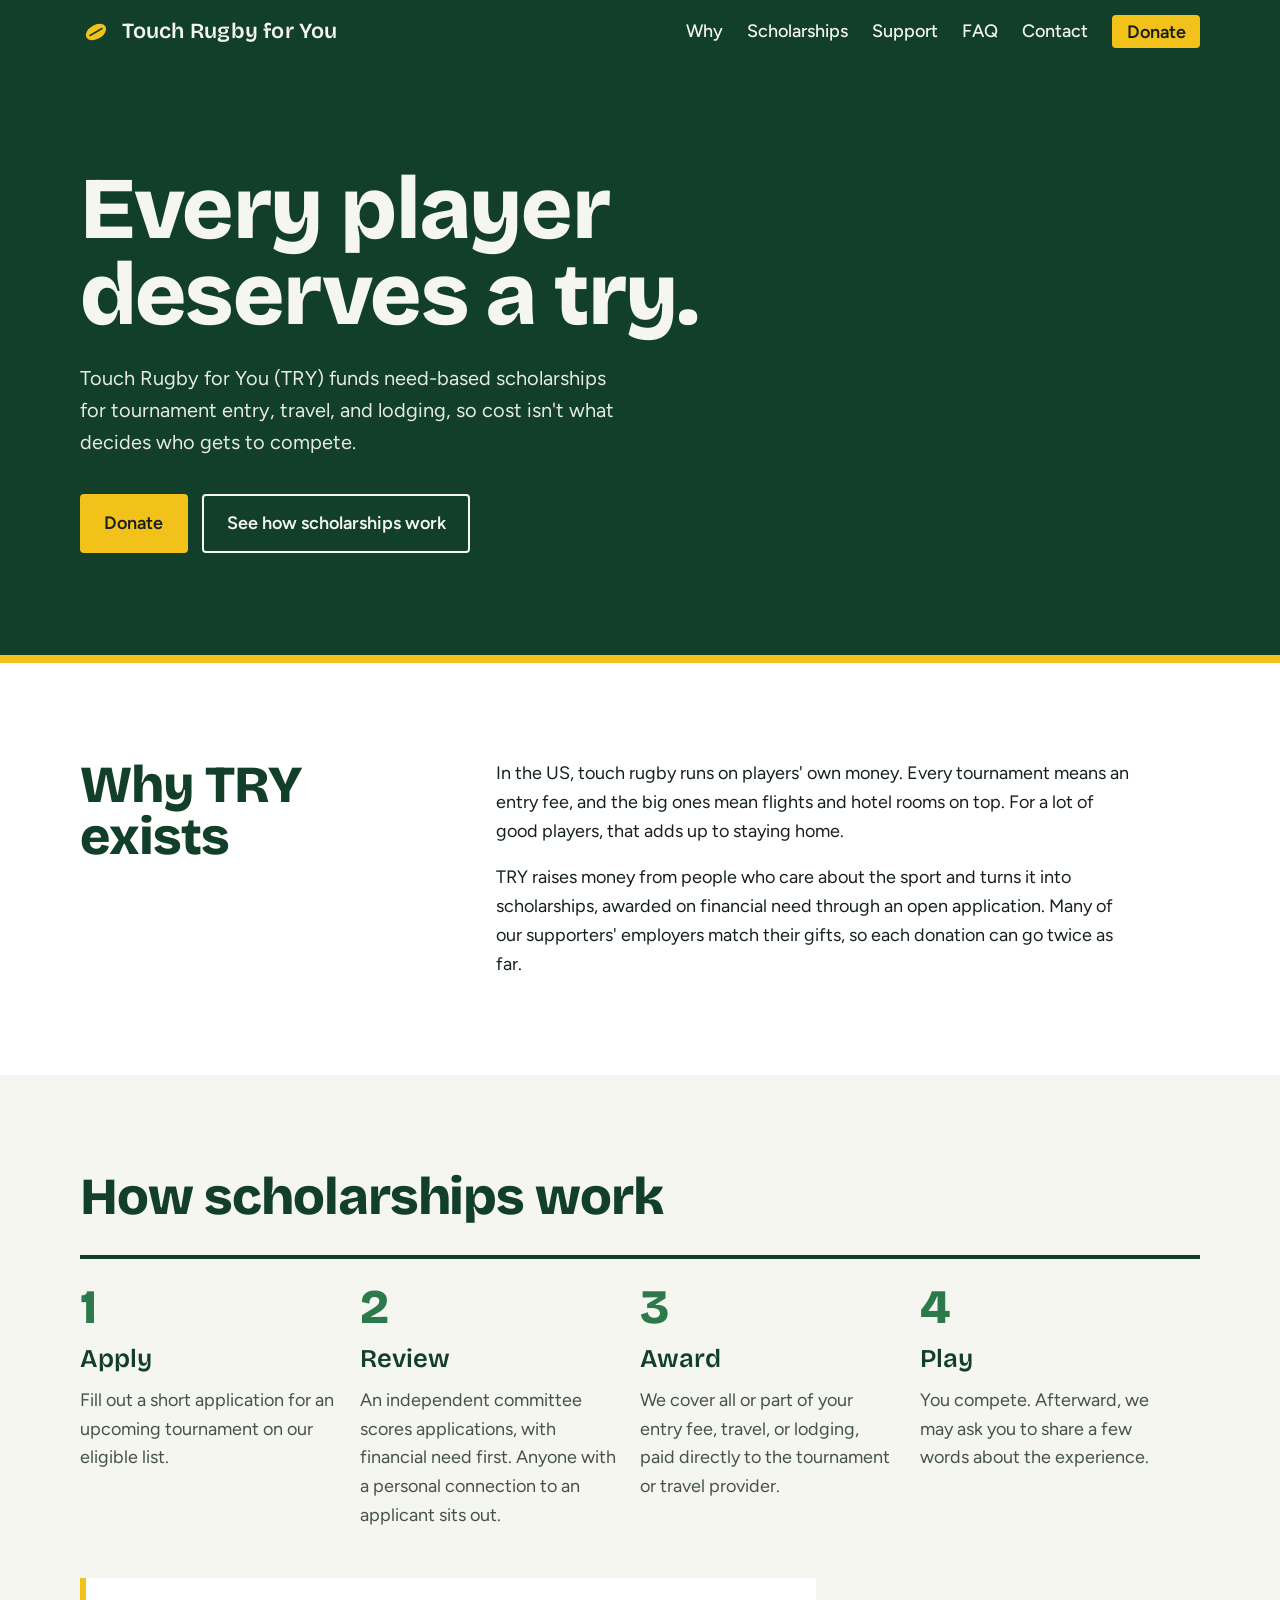
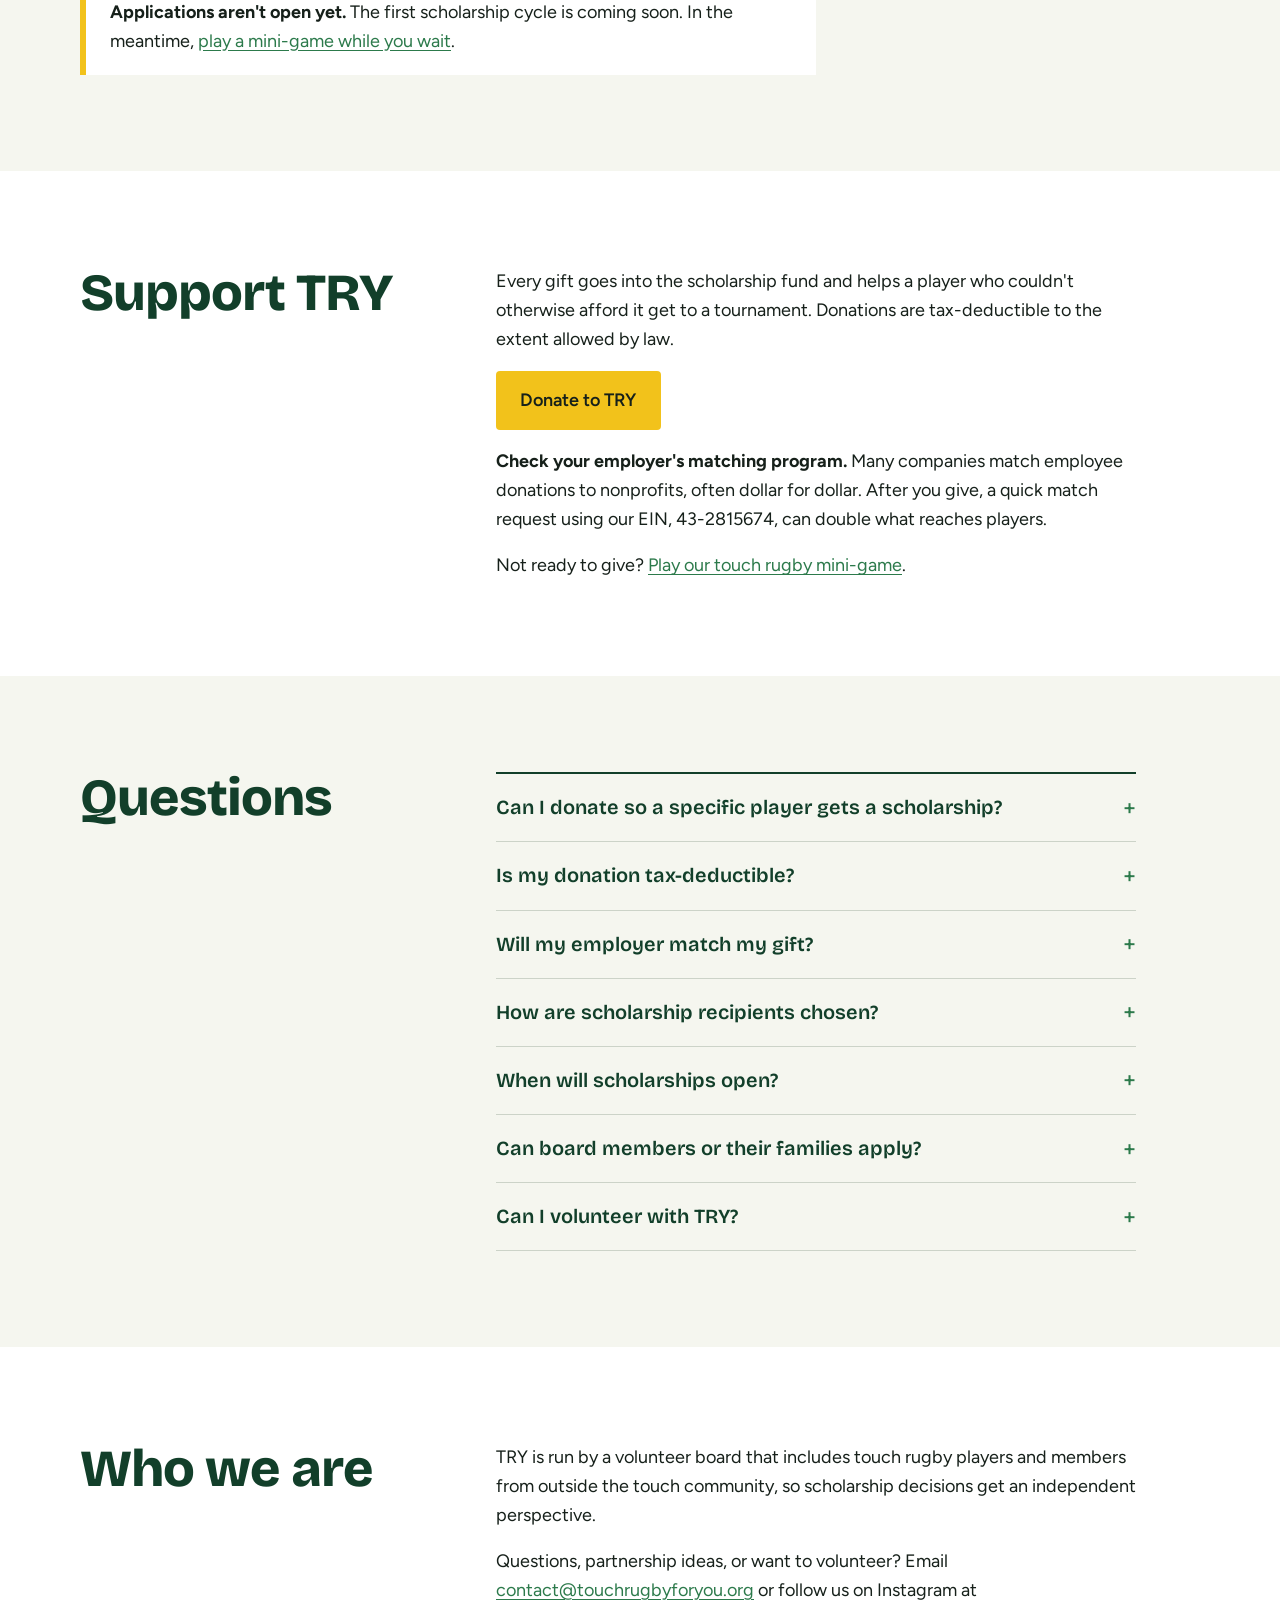
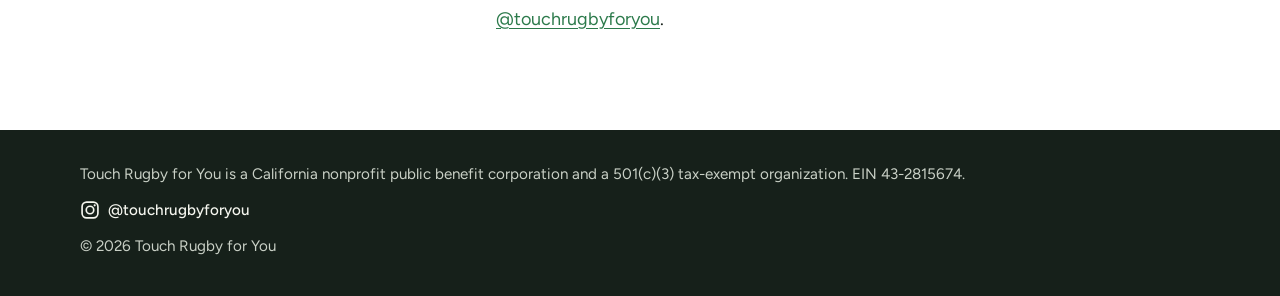
==== commit a8a4e3c8: "FAQ: add volunteer opportunities and company volunteer hours Replaces the 'How can I help besides do" ====
--- a/index.html
+++ b/index.html
@@ -93,7 +93,7 @@
           "name": "When will scholarships open?",
           "acceptedAnswer": {
             "@type": "Answer",
-            "text": "We're raising money first. Once we know how much is in the scholarship fund, we'll choose our first tournament: either the 2027 USA Touch Nationals or the 2028 Touch World Cup. We'll announce the application window here and on Instagram at @touchrugbyforyou."
+            "text": "We're raising money first. Once we know how much is in the scholarship fund, we'll choose our first tournament: either the 2027 USA Touch Nationals or the 2028 Touch World Cup. We'll announce the application window here and on Instagram at @touchrugbyforyou ."
           }
         },
         {
@@ -106,10 +106,10 @@
         },
         {
           "@type": "Question",
-          "name": "How can I help besides donating?",
-          "acceptedAnswer": {
-            "@type": "Answer",
-            "text": "We're looking for volunteers, tournament partners, and people who can spread the word. Email contact@touchrugbyforyou.org."
+          "name": "Can I volunteer with TRY?",
+          "acceptedAnswer": {
+            "@type": "Answer",
+            "text": "Yes. TRY is run entirely by volunteers, so there's plenty to do, and most of it can be done remotely on your own schedule: Website: design, writing, and small code updates; Social media: photos, videos, graphics, and posts for Instagram; Grant research: finding foundations and programs that fit TRY, and helping write applications; Fundraising and partnerships: connecting us with clubs, tournaments, and companies; Behind the scenes: bookkeeping, data entry, and keeping our records tidy Volunteer through work? Many employers give paid volunteer hours, and some donate to the nonprofit for every hour you log. Track your time with TRY in your company's giving portal (such as Benevity or YourCause), and your hours can turn into a grant for the scholarship fund. To get started, email contact@touchrugbyforyou.org with what you'd like to help with."
           }
         }
       ]
@@ -119,7 +119,7 @@
   </script>
   <link rel="preload" href="fonts/bricolage-grotesque.woff2" as="font" type="font/woff2" crossorigin>
   <link rel="preload" href="fonts/figtree.woff2" as="font" type="font/woff2" crossorigin>
-  <link rel="stylesheet" href="styles.css?v=20261124g">
+  <link rel="stylesheet" href="styles.css?v=20261127a">
   <script async src="https://widgets.givebutter.com/latest.umd.cjs?acct=2XNsycmCePTp1ATm&amp;p=other"></script>
 </head>
 <body>
@@ -234,8 +234,17 @@
             <p>No. To avoid any conflict of interest, TRY board members and their immediate families aren't eligible for scholarships.</p>
           </details>
           <details>
-            <summary>How can I help besides donating?</summary>
-            <p>We're looking for volunteers, tournament partners, and people who can spread the word. Email <a href="mailto:contact@touchrugbyforyou.org" data-goatcounter-click="email-click-faq" data-goatcounter-title="Clicked email (FAQ)">contact@touchrugbyforyou.org</a>.</p>
+            <summary>Can I volunteer with TRY?</summary>
+            <p>Yes. TRY is run entirely by volunteers, so there's plenty to do, and most of it can be done remotely on your own schedule:</p>
+            <ul>
+              <li><strong>Website:</strong> design, writing, and small code updates</li>
+              <li><strong>Social media:</strong> photos, videos, graphics, and posts for Instagram</li>
+              <li><strong>Grant research:</strong> finding foundations and programs that fit TRY, and helping write applications</li>
+              <li><strong>Fundraising and partnerships:</strong> connecting us with clubs, tournaments, and companies</li>
+              <li><strong>Behind the scenes:</strong> bookkeeping, data entry, and keeping our records tidy</li>
+            </ul>
+            <p><strong>Volunteer through work?</strong> Many employers give paid volunteer hours, and some donate to the nonprofit for every hour you log. Track your time with TRY in your company's giving portal (such as Benevity or YourCause), and your hours can turn into a grant for the scholarship fund.</p>
+            <p>To get started, email <a href="mailto:contact@touchrugbyforyou.org?subject=Volunteering%20with%20TRY" data-goatcounter-click="email-click-volunteer" data-goatcounter-title="Clicked email (volunteer FAQ)">contact@touchrugbyforyou.org</a> with what you'd like to help with.</p>
           </details>
         </div>
       </div>
@@ -310,7 +319,7 @@
       dlg.addEventListener('click', function (e) { if (e.target === dlg) dlg.close(); });
     })();
   </script>
-  <script src="game.js?v=20261124g"></script>
+  <script src="game.js?v=20261127a"></script>
   <script data-goatcounter="https://touchrugbyforyou.goatcounter.com/count" async src="https://gc.zgo.at/count.js"></script>
 </body>
 </html>
--- a/styles.css
+++ b/styles.css
@@ -478,6 +478,9 @@
 }
 .faq details[open] summary::after { transform: rotate(45deg); }
 .faq details p { margin: 0 0 1.25rem; color: var(--muted); }
+.faq details ul { margin: -.5rem 0 1.25rem; padding-left: 1.25rem; color: var(--muted); }
+.faq details li { margin-bottom: .35rem; }
+.faq details strong { color: var(--ink); }
 
 /* Footer */
 .site-footer {
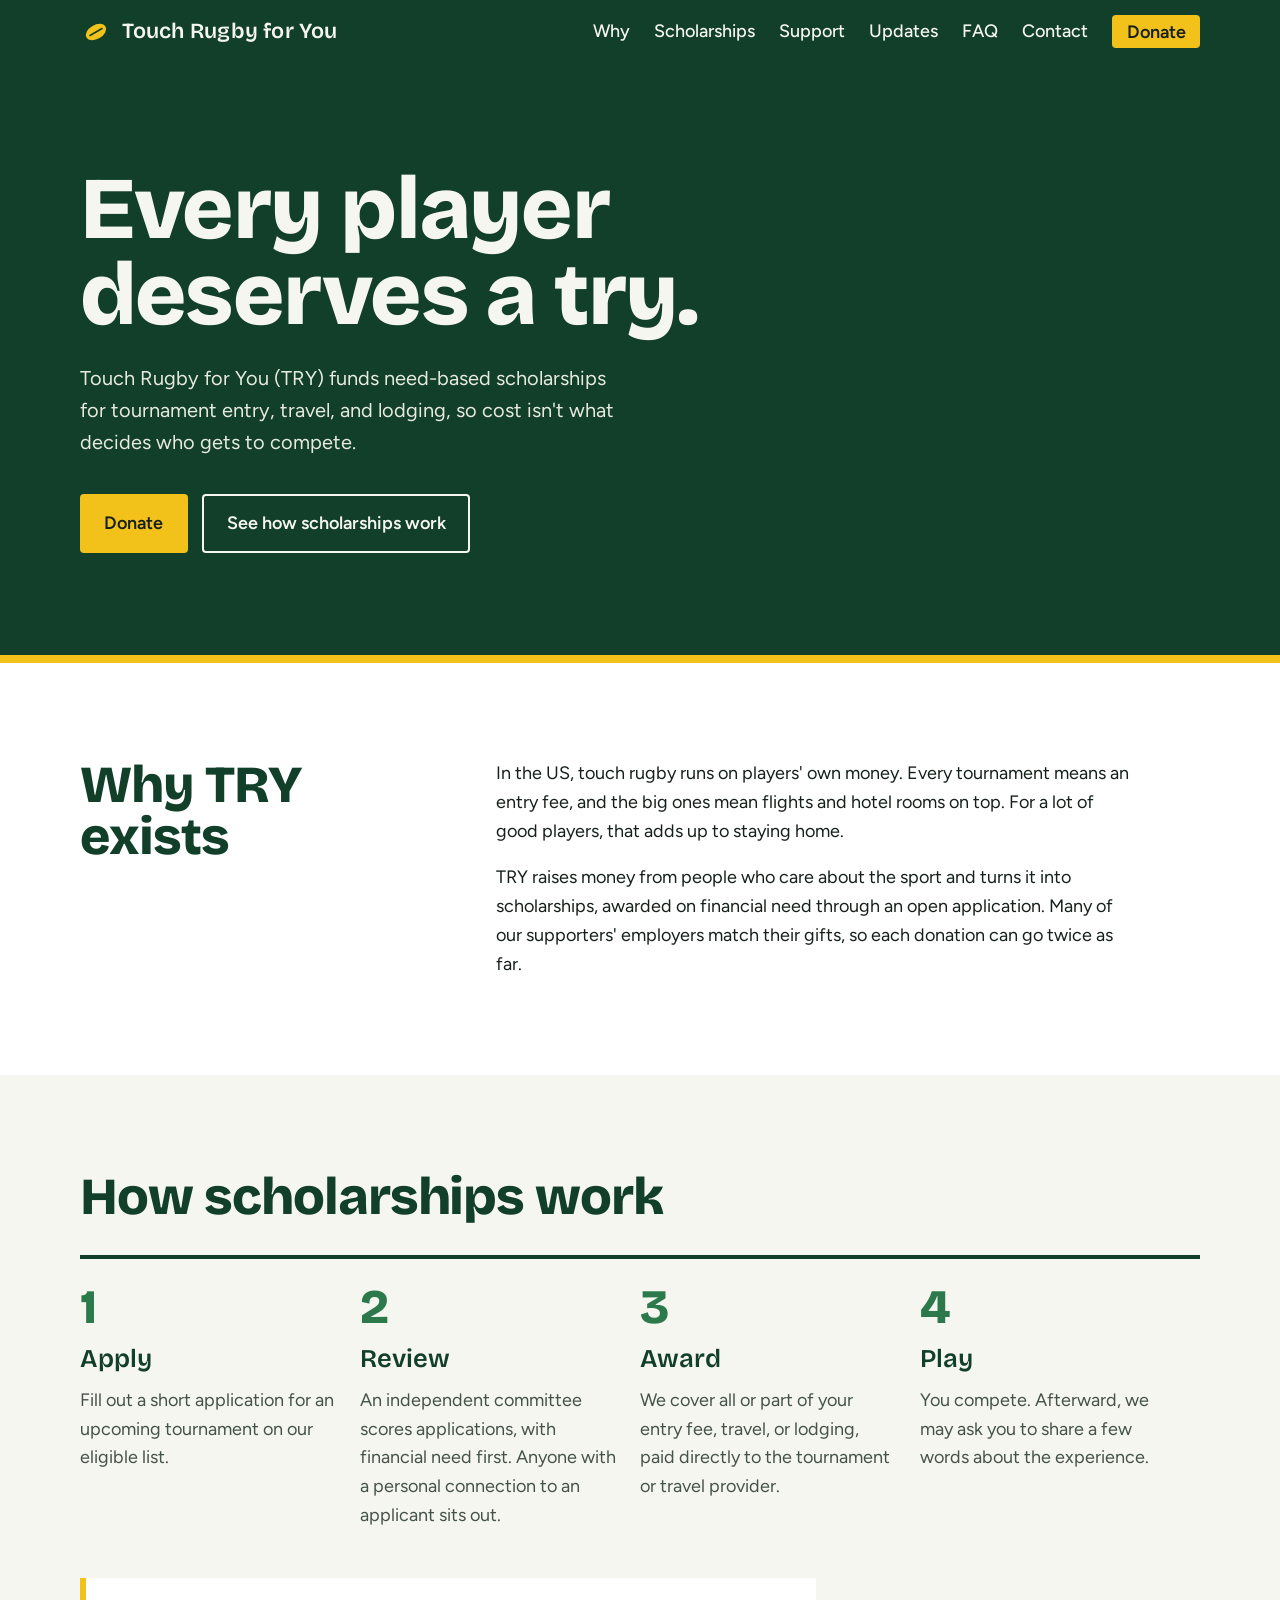
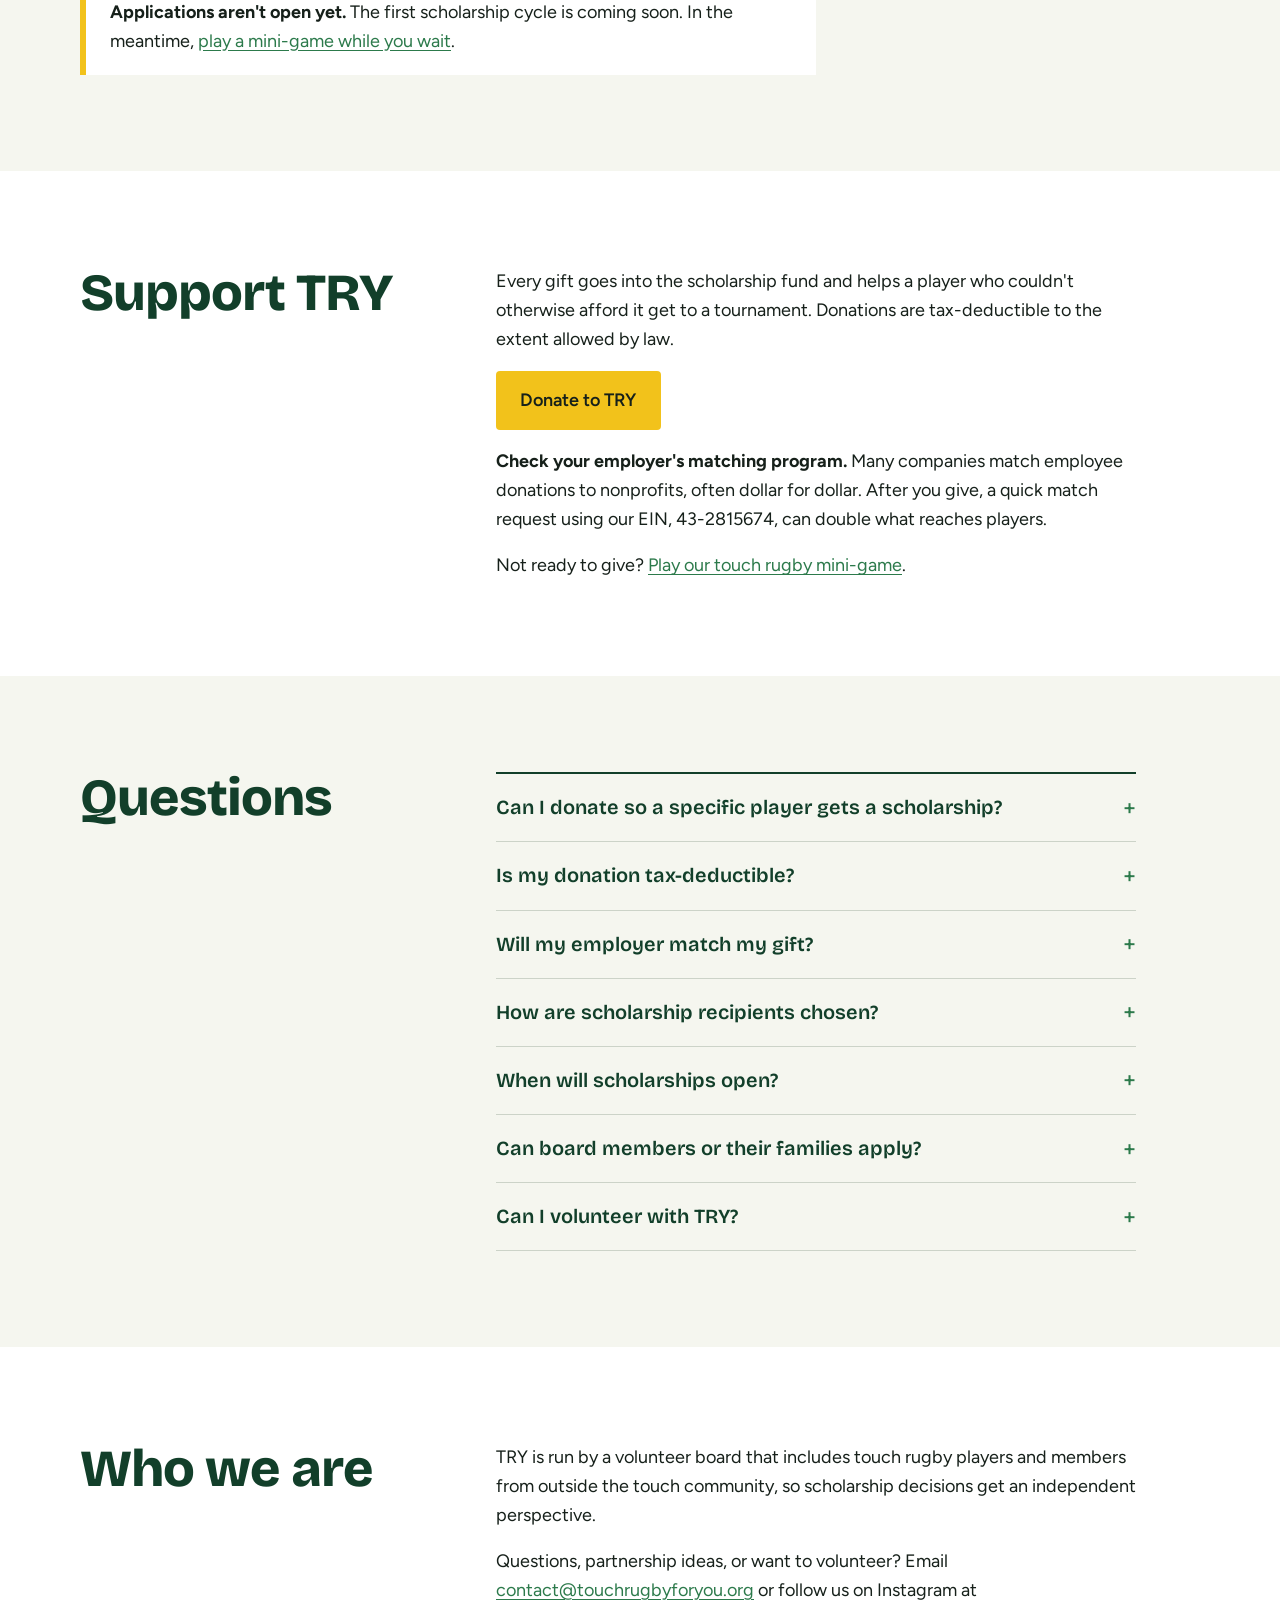
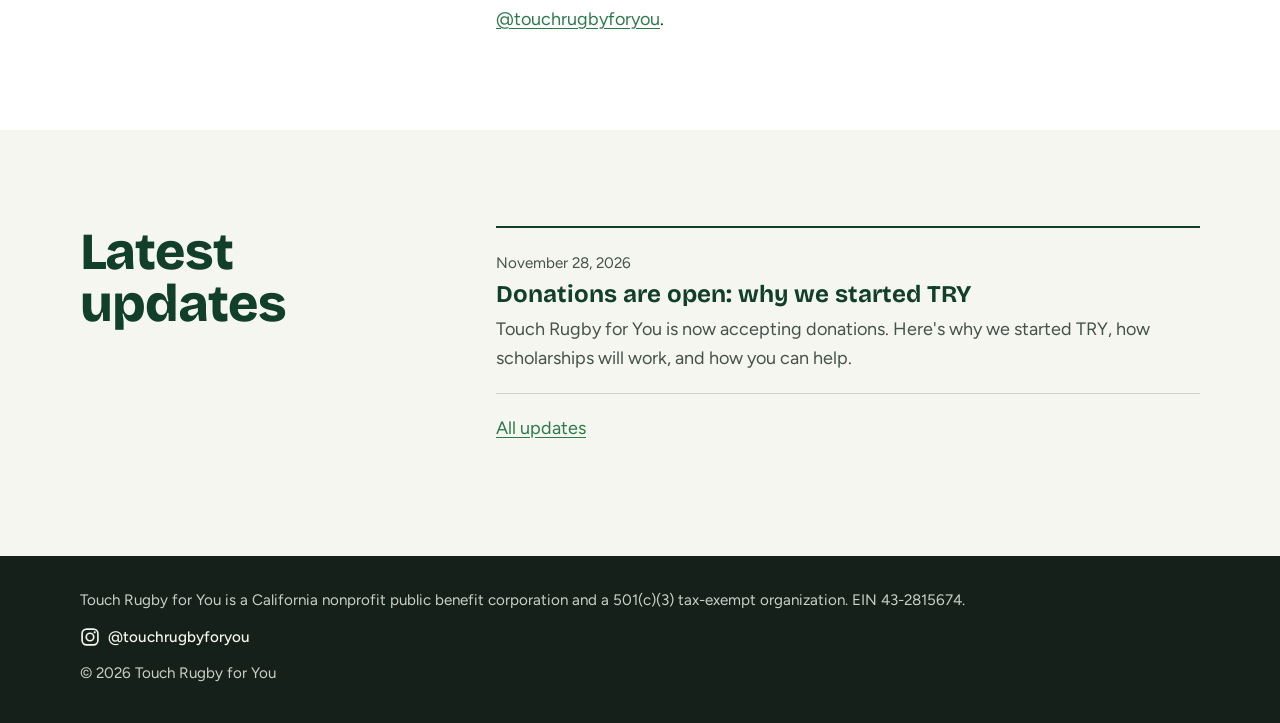
==== commit 711f0b97: "Add Updates section with first post (draft, pending approval) Static updates pages built from Markdo" ====
--- a/index.html
+++ b/index.html
@@ -119,7 +119,7 @@
   </script>
   <link rel="preload" href="fonts/bricolage-grotesque.woff2" as="font" type="font/woff2" crossorigin>
   <link rel="preload" href="fonts/figtree.woff2" as="font" type="font/woff2" crossorigin>
-  <link rel="stylesheet" href="styles.css?v=20261127a">
+  <link rel="stylesheet" href="styles.css?v=20261128a">
   <script async src="https://widgets.givebutter.com/latest.umd.cjs?acct=2XNsycmCePTp1ATm&amp;p=other"></script>
 </head>
 <body>
@@ -136,6 +136,7 @@
           <li><a href="#why">Why</a></li>
           <li><a href="#scholarships">Scholarships</a></li>
           <li><a href="#support">Support</a></li>
+          <li><a href="/updates/">Updates</a></li>
           <li><a href="#faq">FAQ</a></li>
           <li><a href="#contact">Contact</a></li>
           <li><a class="nav-donate" href="https://givebutter.com/touch-rugby-for-you" data-gb-donate rel="noopener" data-goatcounter-click="donate-nav" data-goatcounter-title="Clicked Donate (nav)">Donate</a></li>
@@ -259,6 +260,23 @@
         </div>
       </div>
     </section>
+    <!-- updates:start -->
+    <section class="band band-chalk" id="updates">
+      <div class="wrap two-col">
+        <h2>Latest updates</h2>
+        <div>
+          <ul class="post-list">
+            <li>
+              <time datetime="2026-11-28">November 28, 2026</time>
+              <h3><a href="/updates/donations-are-open/">Donations are open: why we started TRY</a></h3>
+              <p>Touch Rugby for You is now accepting donations. Here&#x27;s why we started TRY, how scholarships will work, and how you can help.</p>
+            </li>
+          </ul>
+          <p><a href="/updates/">All updates</a></p>
+        </div>
+      </div>
+    </section>
+    <!-- updates:end -->
   </main>
 
   <footer class="site-footer">
@@ -319,7 +337,7 @@
       dlg.addEventListener('click', function (e) { if (e.target === dlg) dlg.close(); });
     })();
   </script>
-  <script src="game.js?v=20261127a"></script>
+  <script src="game.js?v=20261128a"></script>
   <script data-goatcounter="https://touchrugbyforyou.goatcounter.com/count" async src="https://gc.zgo.at/count.js"></script>
 </body>
 </html>
--- a/styles.css
+++ b/styles.css
@@ -482,6 +482,25 @@
 .faq details li { margin-bottom: .35rem; }
 .faq details strong { color: var(--ink); }
 
+/* Updates (blog) */
+.post-list { list-style: none; margin: 0 0 1.25rem; padding: 0; border-top: 2px solid var(--pitch); max-width: 44rem; }
+.post-list li { padding: 1.25rem 0; border-bottom: 1px solid #CCD3C8; }
+.post-list time { font-size: .95rem; color: var(--muted); }
+.post-list h2, .post-list h3 { font-family: var(--display); font-weight: 700; font-size: 1.5rem; line-height: 1.2; margin: .2rem 0 .4rem; }
+.post-list h2 a, .post-list h3 a { color: var(--pitch); text-decoration: none; }
+.post-list h2 a:hover, .post-list h3 a:hover { text-decoration: underline; }
+.post-list p { margin: 0; color: var(--muted); }
+.post-wrap { max-width: 44rem; }
+.post h1 { font-family: var(--display); font-weight: 800; letter-spacing: -.02em; font-size: clamp(2.25rem, 5vw, 3.5rem); line-height: 1; color: var(--pitch); margin: 0 0 1.5rem; }
+.post-meta { font-size: .95rem; color: var(--muted); margin: 0 0 .75rem; }
+.lede-dark { font-size: 1.2rem; color: var(--muted); margin: 0 0 2rem; }
+.post-body h2 { font-family: var(--display); font-weight: 700; font-size: 1.75rem; line-height: 1.15; color: var(--pitch); margin: 2.25rem 0 .75rem; }
+.post-body p, .post-body ul { margin: 0 0 1.1rem; }
+.post-body li { margin-bottom: .5rem; }
+.post-cta { margin-top: 2.5rem; }
+.footer-link { color: var(--chalk); }
+.footer-link:hover { color: var(--bib); }
+
 /* Footer */
 .site-footer {
   background: var(--ink);
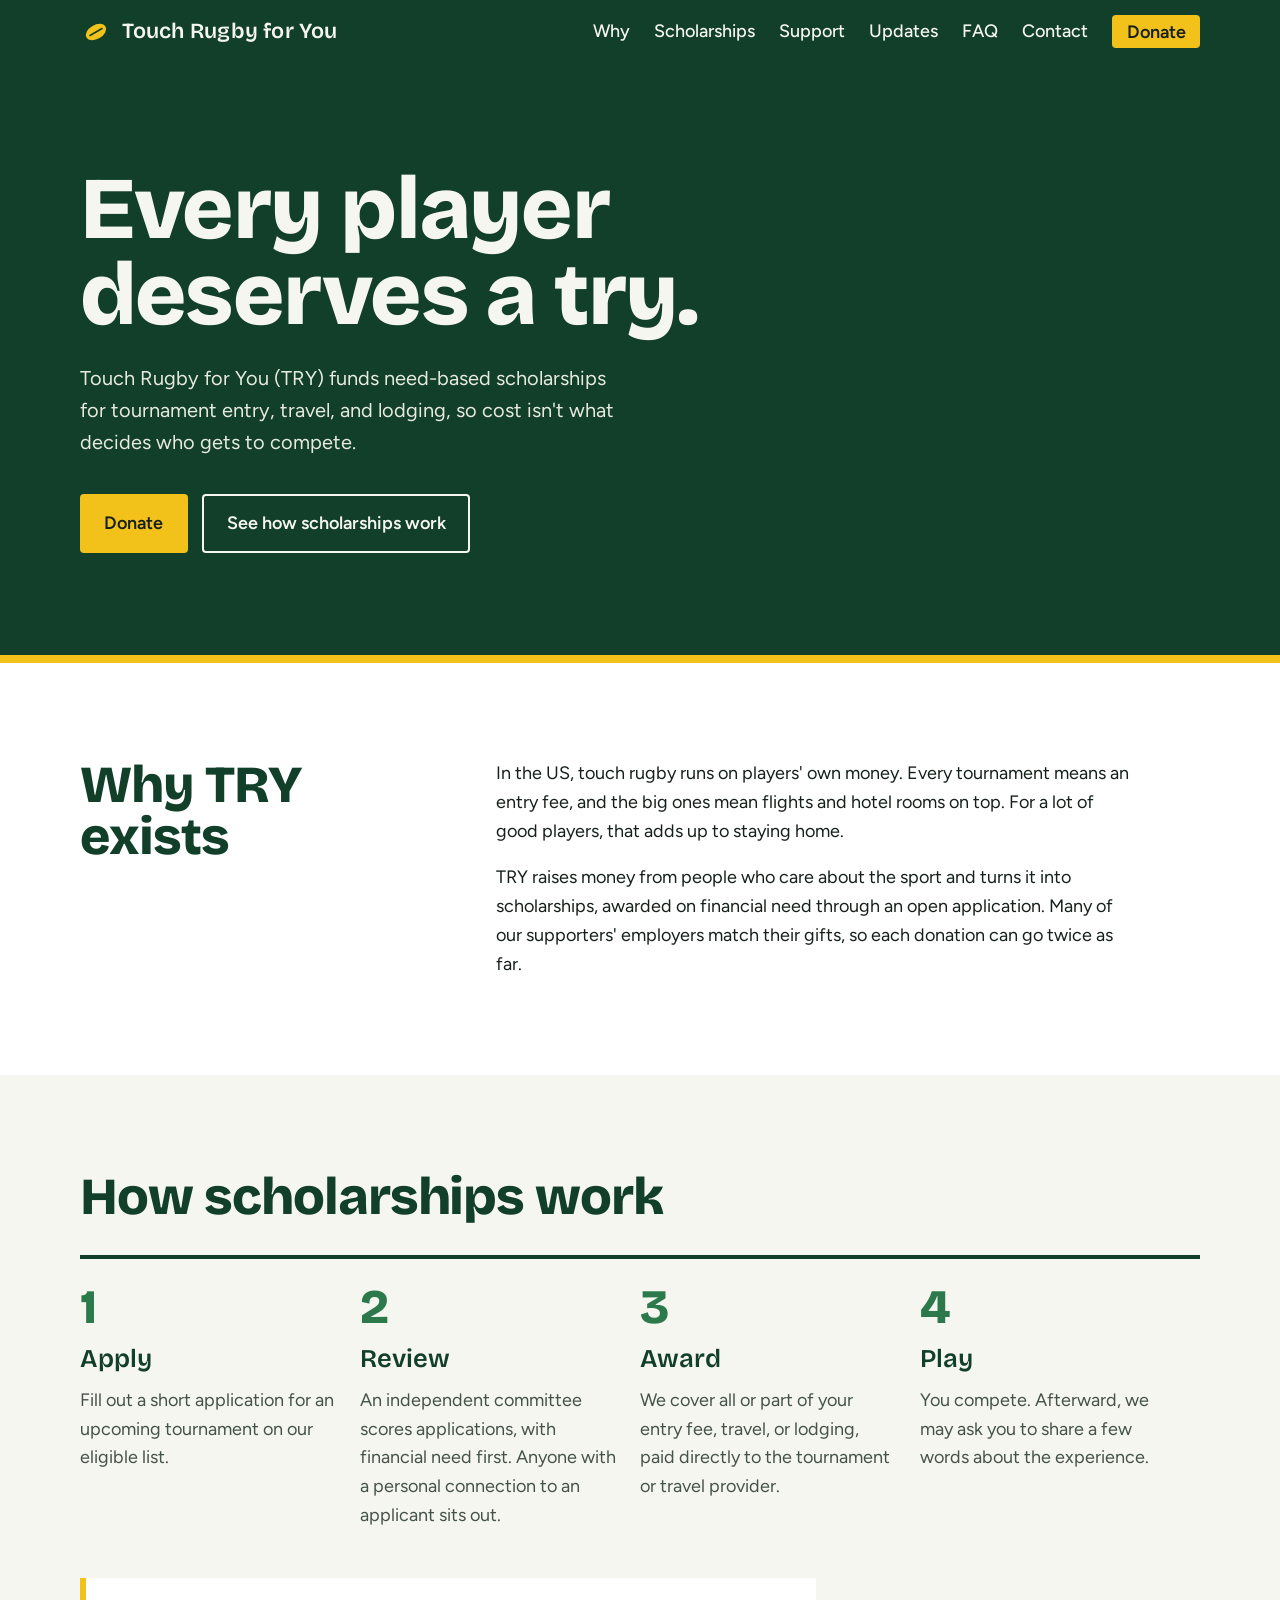
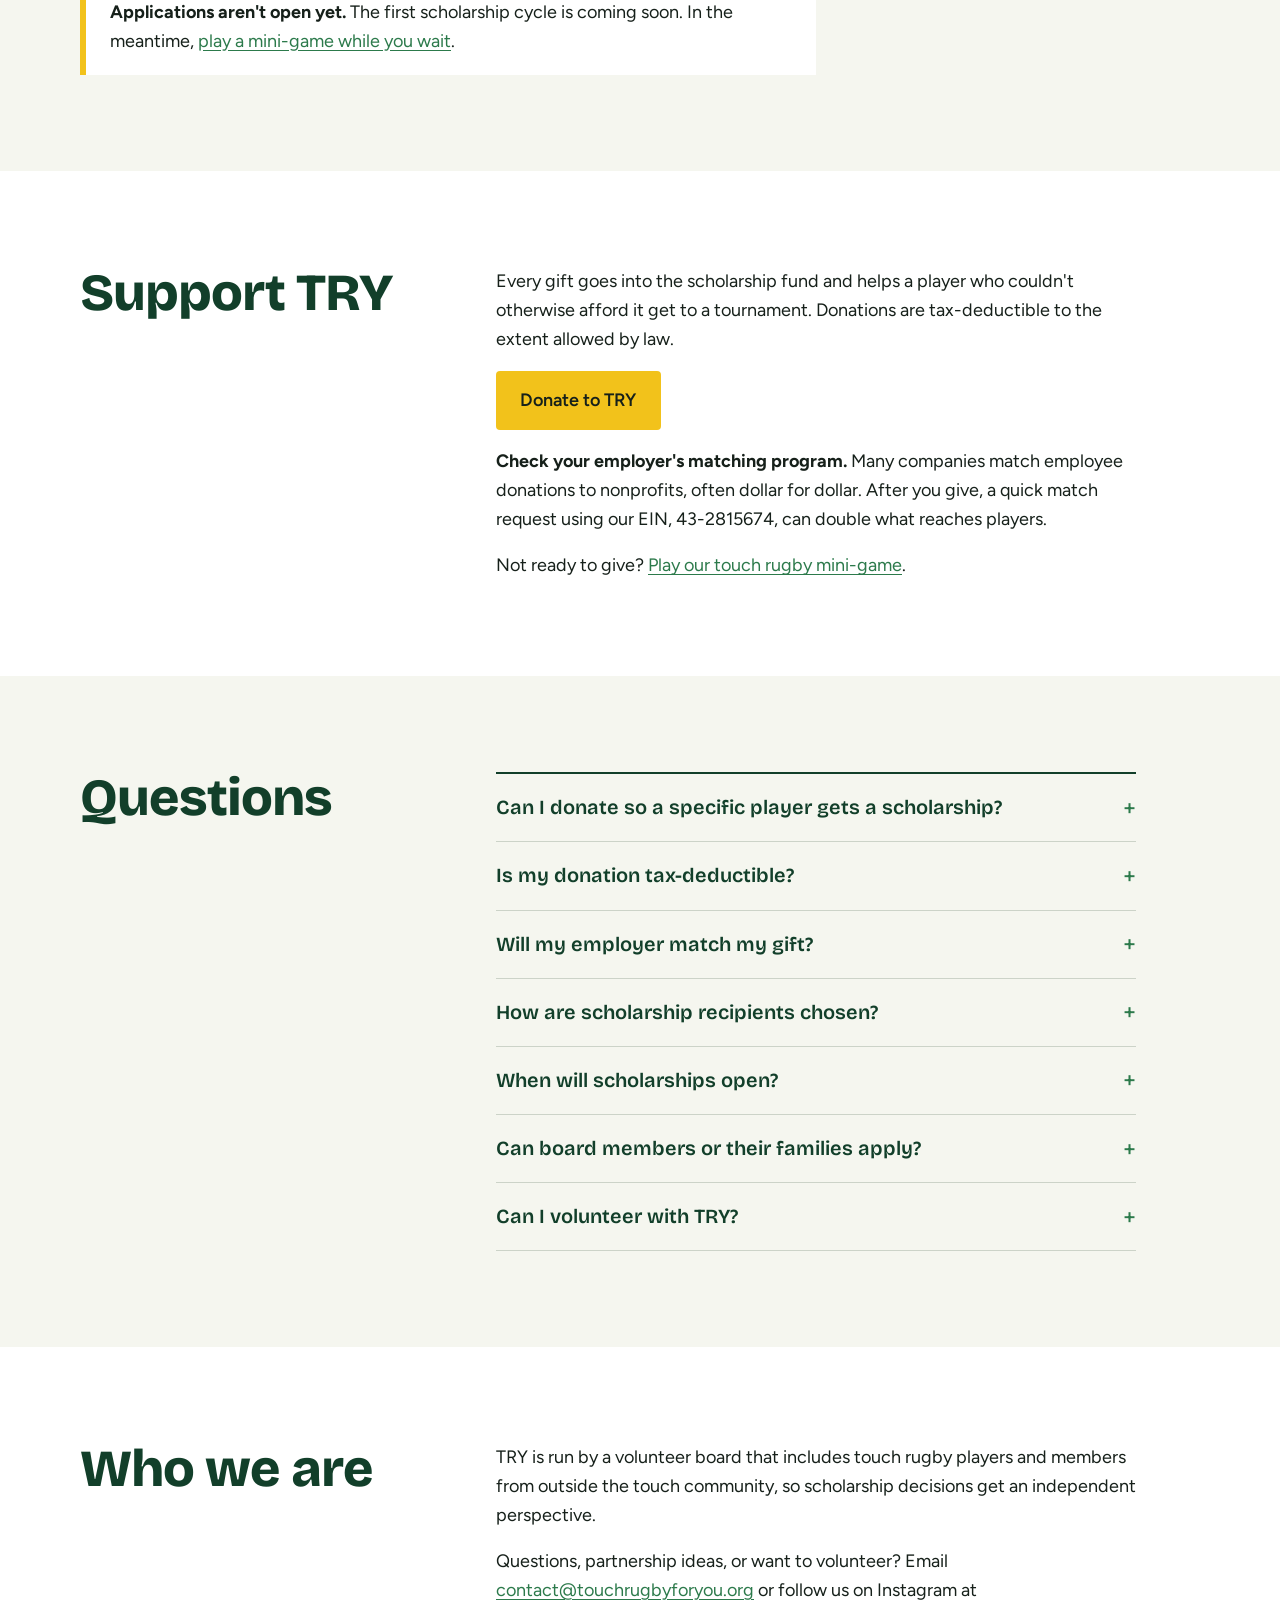
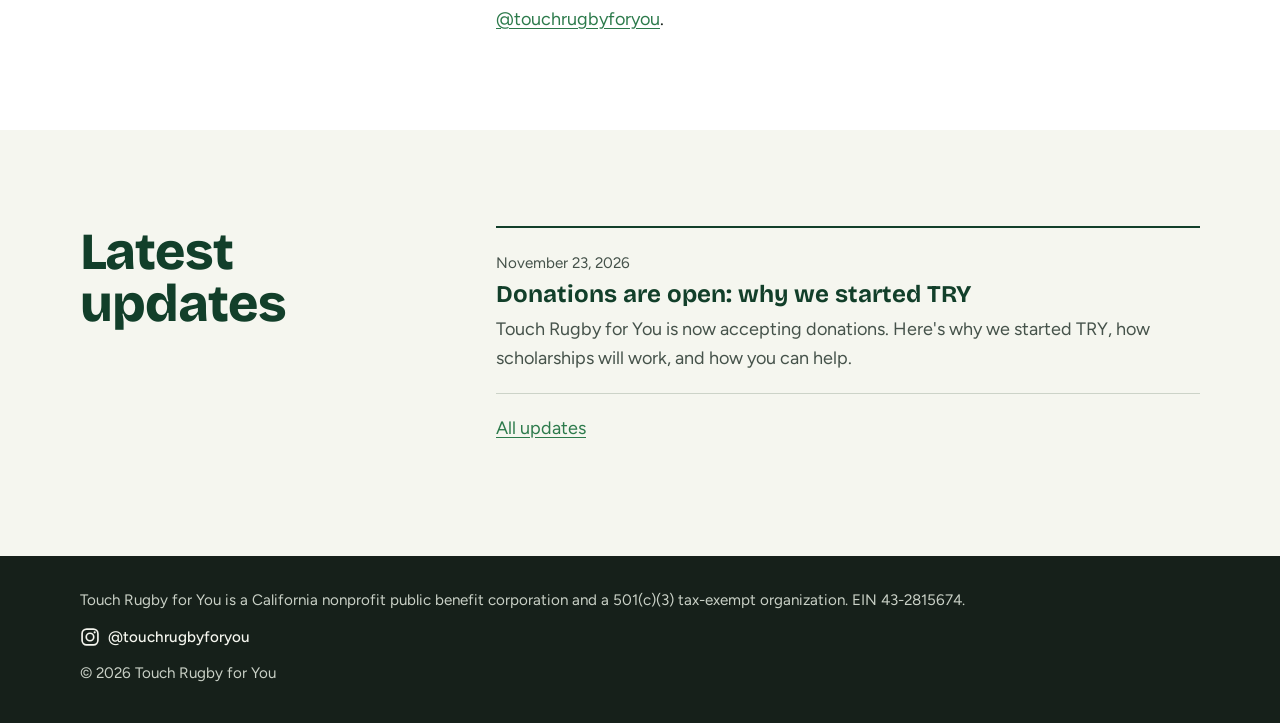
==== commit f1f66956: "Use approved text for first update post, dated Nov 23 Co-Authored-By: Claude Opus 5.5 <noreply@anthr" ====
--- a/index.html
+++ b/index.html
@@ -267,7 +267,7 @@
         <div>
           <ul class="post-list">
             <li>
-              <time datetime="2026-11-28">November 28, 2026</time>
+              <time datetime="2026-11-23">November 23, 2026</time>
               <h3><a href="/updates/donations-are-open/">Donations are open: why we started TRY</a></h3>
               <p>Touch Rugby for You is now accepting donations. Here&#x27;s why we started TRY, how scholarships will work, and how you can help.</p>
             </li>
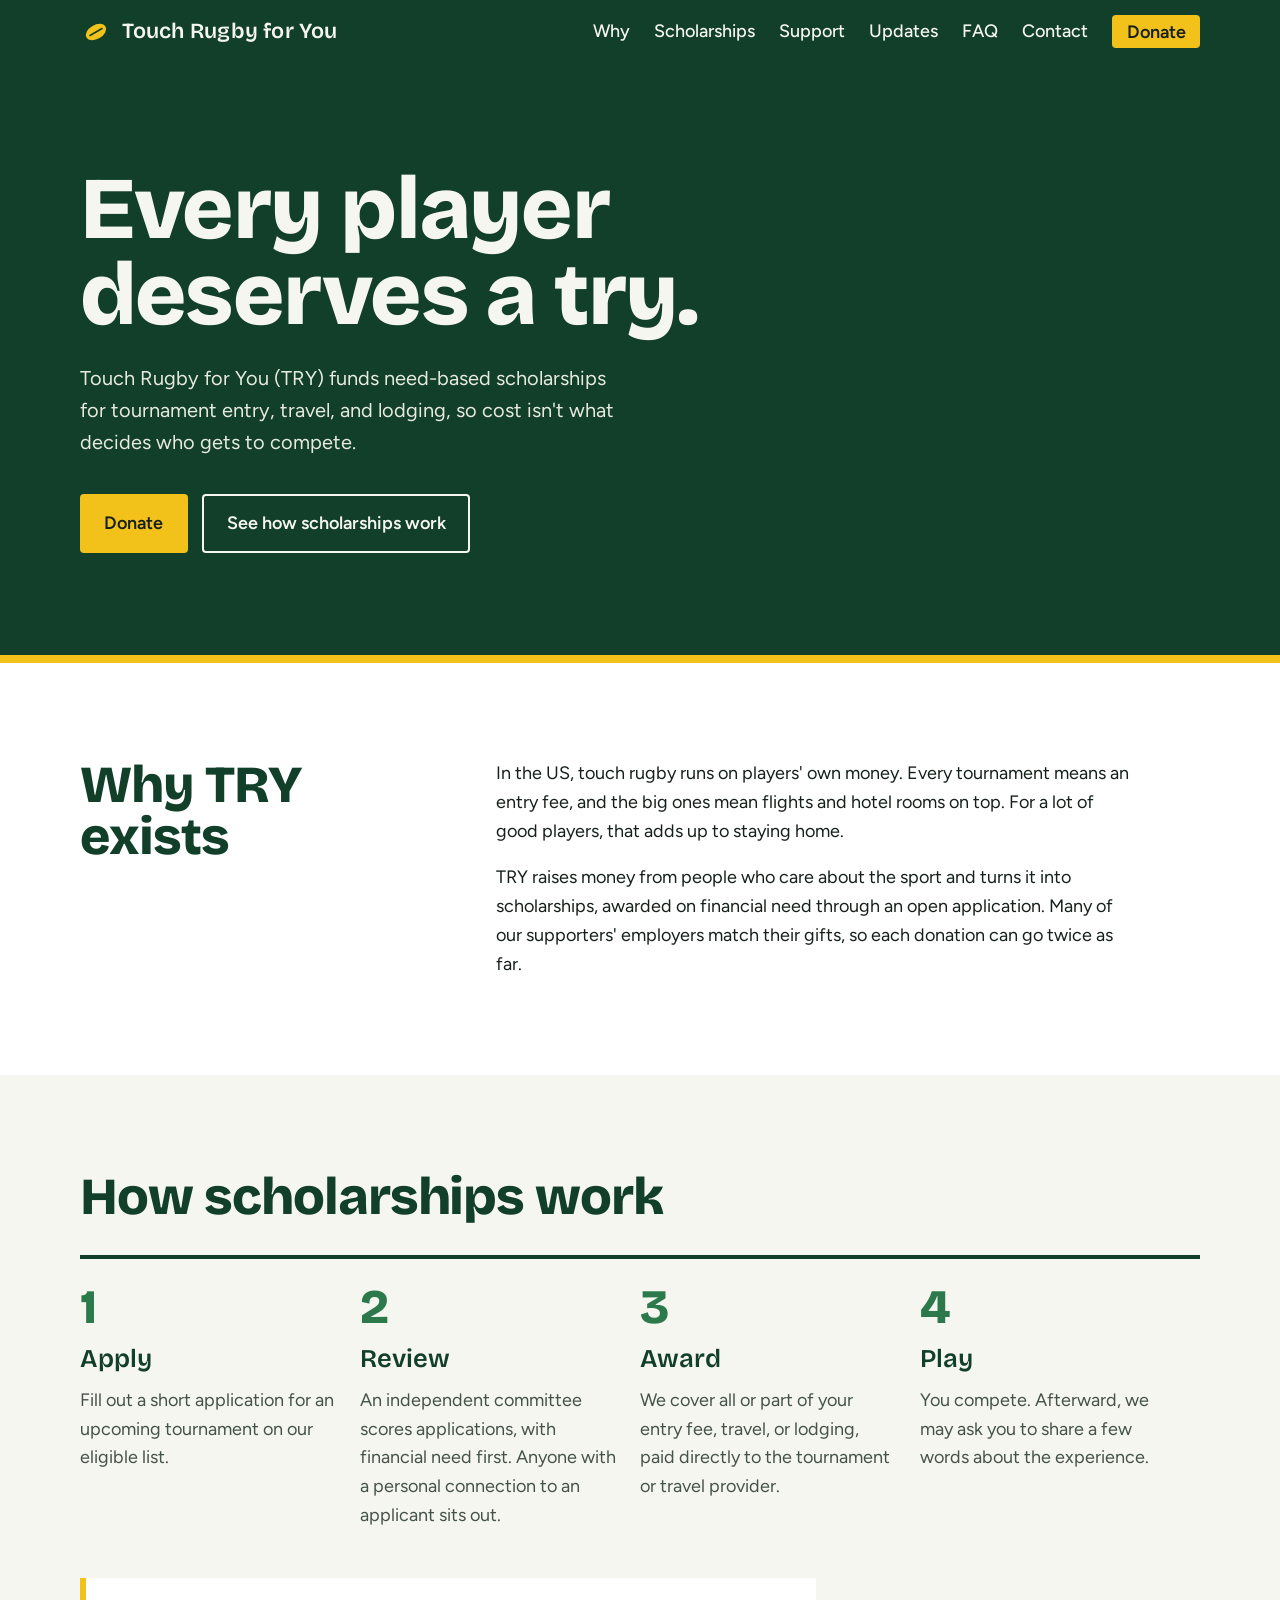
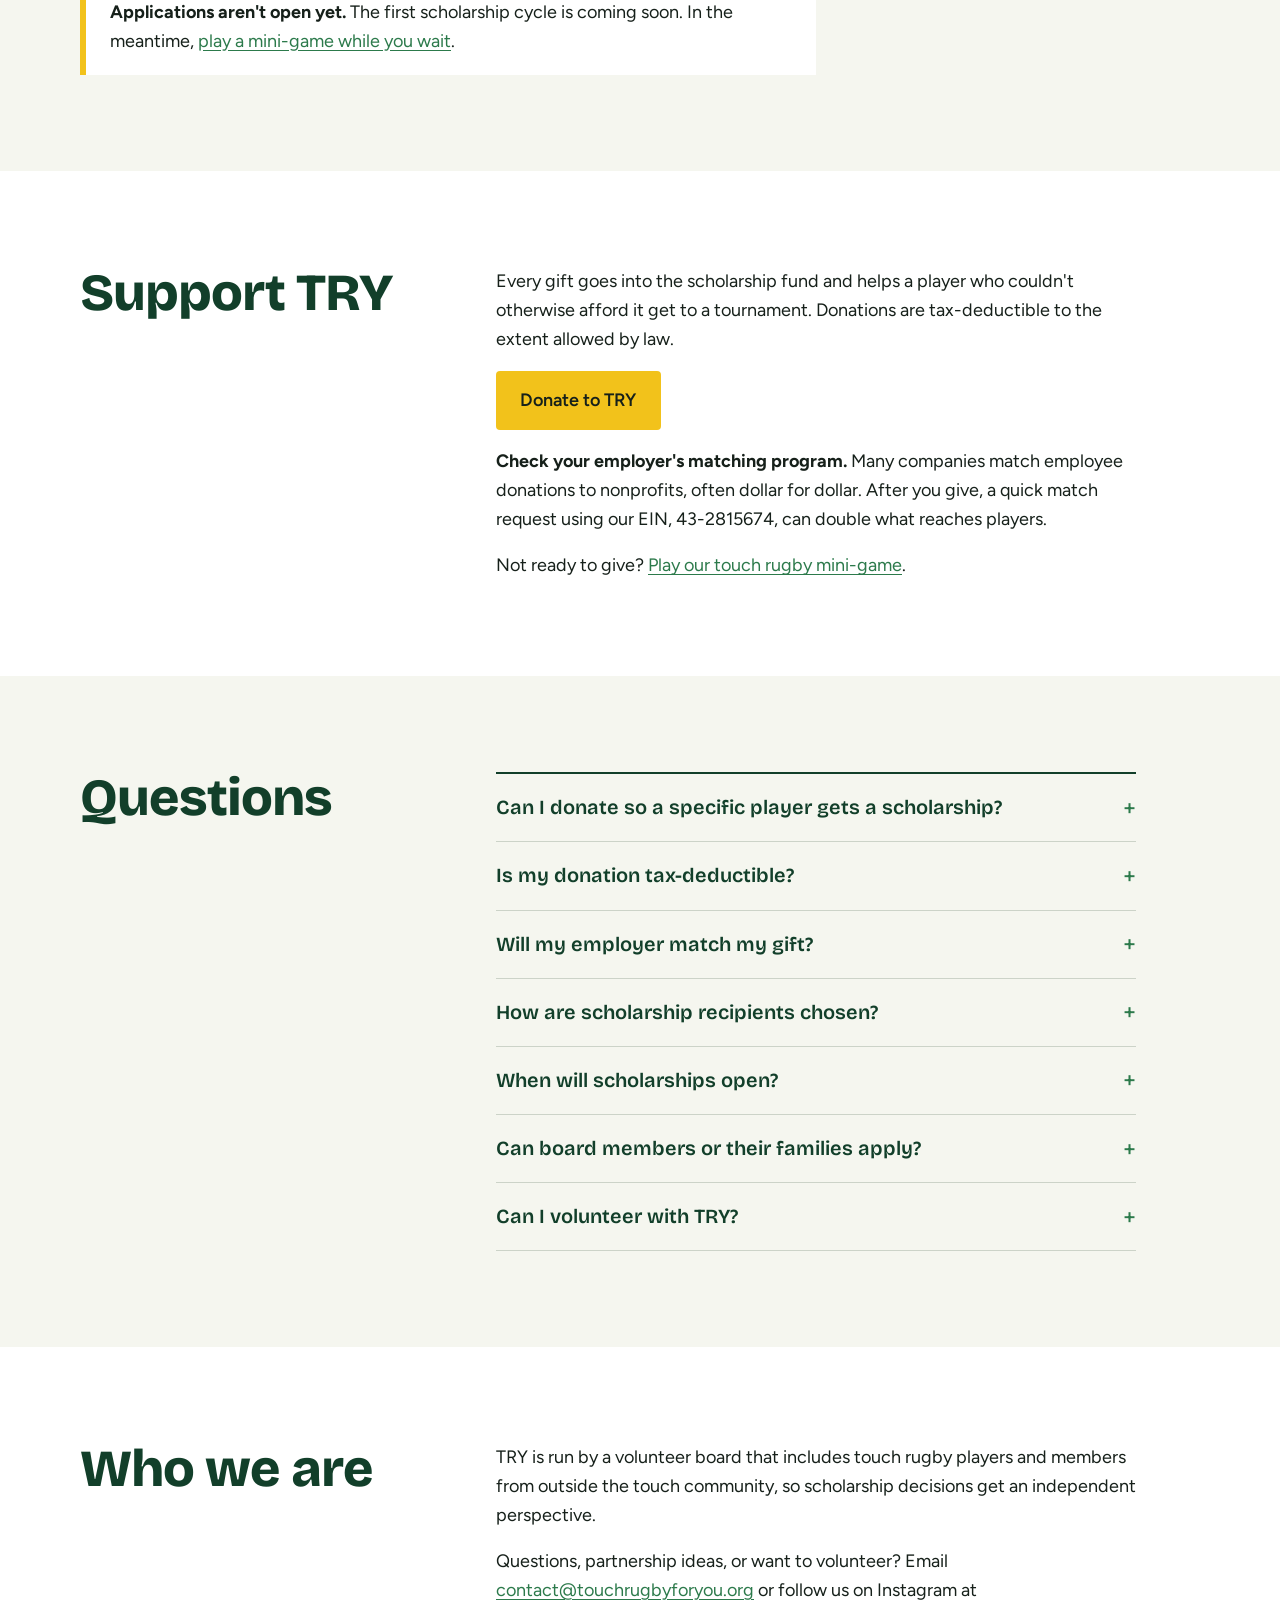
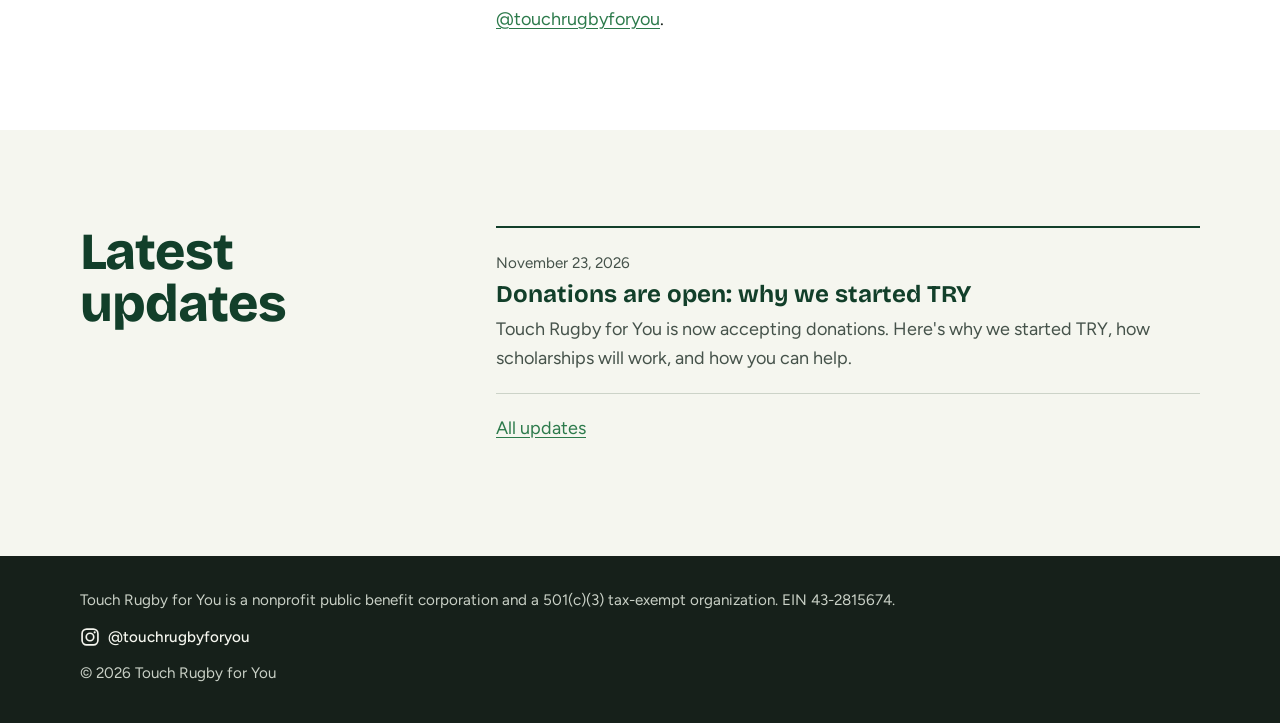
==== commit 358bd0df: "Donate links on update pages open the pop-up; drop 'California' Update pages now load the Givebutter" ====
--- a/index.html
+++ b/index.html
@@ -4,7 +4,7 @@
   <meta charset="utf-8">
   <meta name="viewport" content="width=device-width, initial-scale=1">
   <title>Touch Rugby for You (TRY) | Touch rugby tournament scholarships</title>
-  <meta name="description" content="Touch Rugby for You (TRY) is a California nonprofit that funds need-based scholarships so touch rugby players can afford to compete in tournaments.">
+  <meta name="description" content="Touch Rugby for You (TRY) is a nonprofit that funds need-based scholarships so touch rugby players can afford to compete in tournaments.">
   <link rel="icon" href="favicon.svg" type="image/svg+xml">
   <link rel="canonical" href="https://touchrugbyforyou.org/">
   <meta name="theme-color" content="#123F2A">
@@ -12,7 +12,7 @@
   <meta property="og:type" content="website">
   <meta property="og:site_name" content="Touch Rugby for You">
   <meta property="og:title" content="Touch Rugby for You (TRY): Every player deserves a try">
-  <meta property="og:description" content="Touch Rugby for You (TRY) is a California nonprofit that funds need-based scholarships so touch rugby players can afford to compete in tournaments.">
+  <meta property="og:description" content="Touch Rugby for You (TRY) is a nonprofit that funds need-based scholarships so touch rugby players can afford to compete in tournaments.">
   <meta property="og:url" content="https://touchrugbyforyou.org/">
   <meta property="og:image" content="https://touchrugbyforyou.org/og-image.png">
   <meta property="og:image:width" content="1200">
@@ -30,7 +30,7 @@
       "alternateName": "TRY",
       "url": "https://touchrugbyforyou.org/",
       "logo": "https://touchrugbyforyou.org/apple-touch-icon.png",
-      "description": "A California nonprofit public benefit corporation that funds need-based tournament scholarships for touch rugby players.",
+      "description": "A nonprofit public benefit corporation that funds need-based tournament scholarships for touch rugby players.",
       "email": "contact@touchrugbyforyou.org",
       "taxID": "43-2815674",
       "nonprofitStatus": "Nonprofit501c3",
@@ -281,7 +281,7 @@
 
   <footer class="site-footer">
     <div class="wrap">
-      <p>Touch Rugby for You is a California nonprofit public benefit corporation and a 501(c)(3) tax-exempt organization. EIN 43-2815674.</p>
+      <p>Touch Rugby for You is a nonprofit public benefit corporation and a 501(c)(3) tax-exempt organization. EIN 43-2815674.</p>
       <p class="social"><a href="https://www.instagram.com/touchrugbyforyou/" rel="noopener" data-goatcounter-click="instagram-click-footer" data-goatcounter-title="Clicked Instagram (footer)" aria-label="Touch Rugby for You on Instagram"><svg viewBox="0 0 24 24" width="20" height="20" aria-hidden="true"><rect x="2.5" y="2.5" width="19" height="19" rx="5.5" fill="none" stroke="currentColor" stroke-width="2"/><circle cx="12" cy="12" r="4.5" fill="none" stroke="currentColor" stroke-width="2"/><circle cx="17.6" cy="6.4" r="1.3" fill="currentColor"/></svg><span>@touchrugbyforyou</span></a></p>
       <p>&copy; 2026 Touch Rugby for You</p>
     </div>
